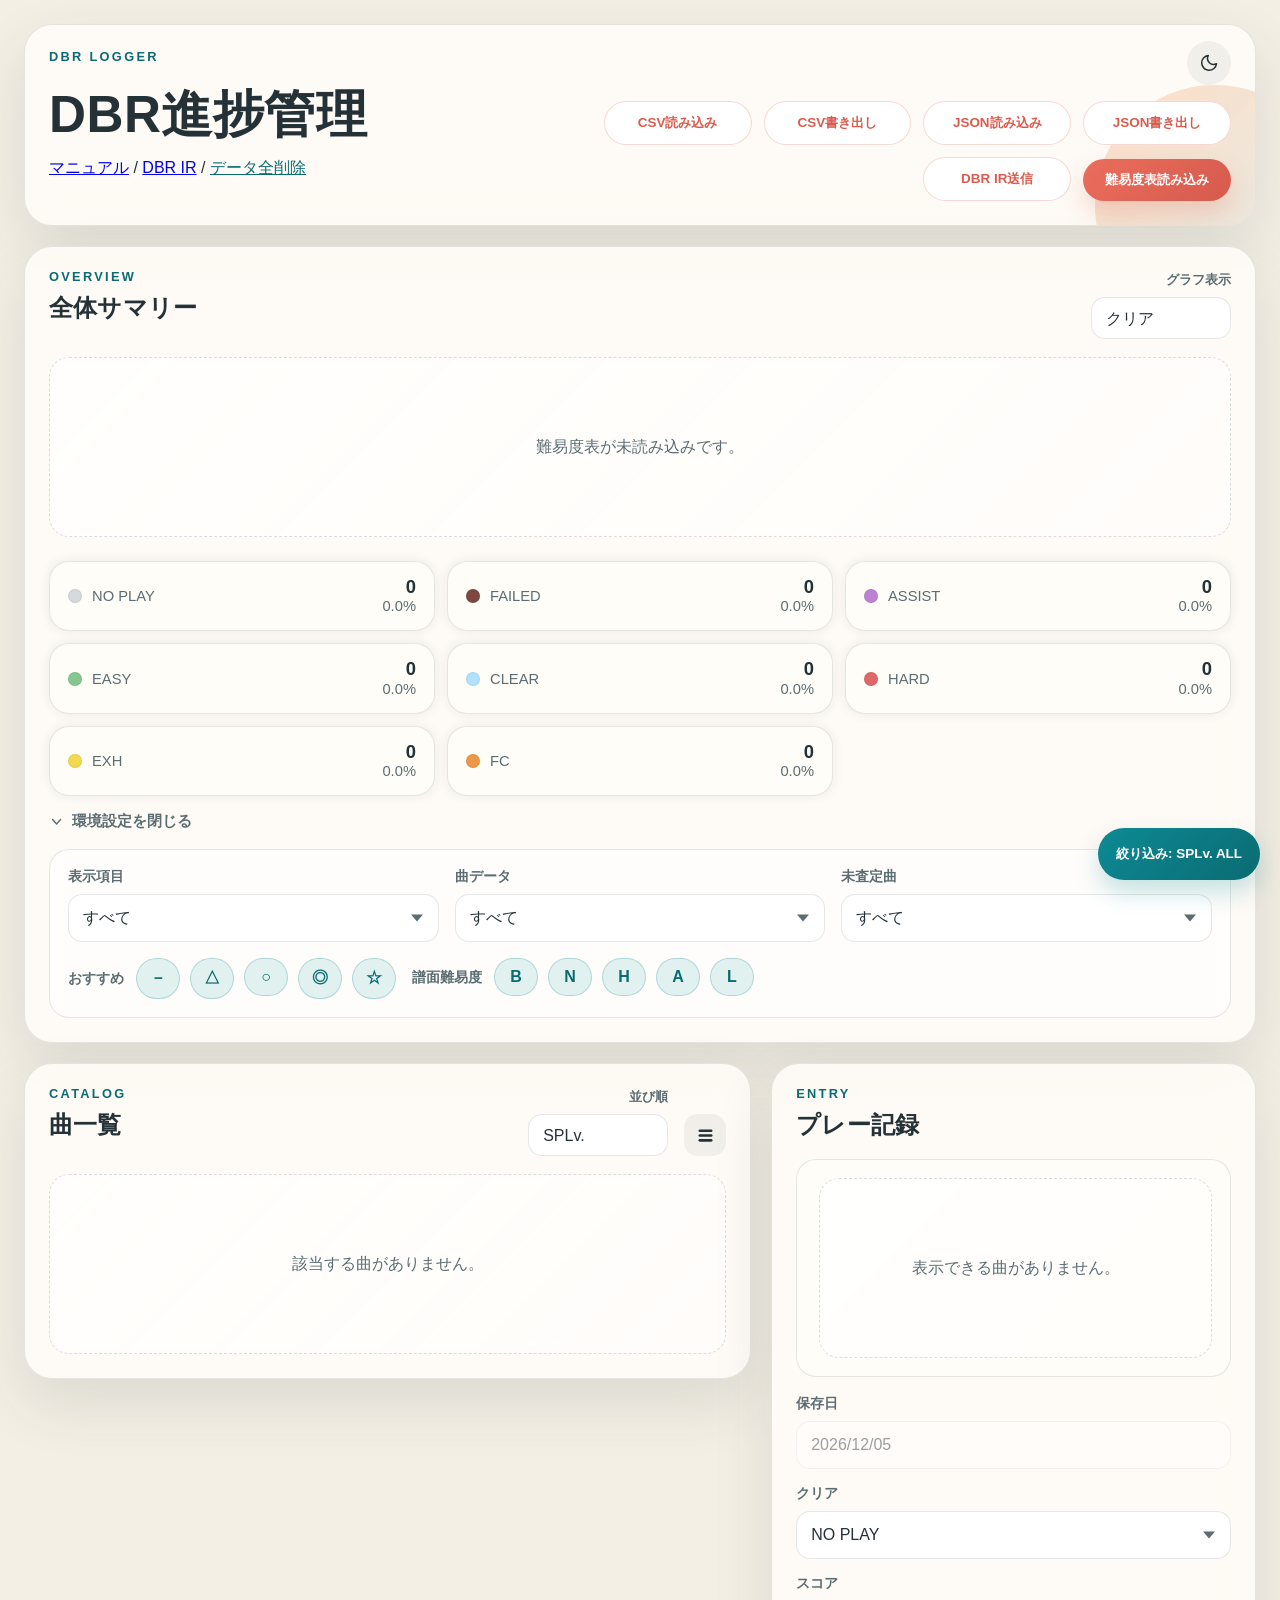
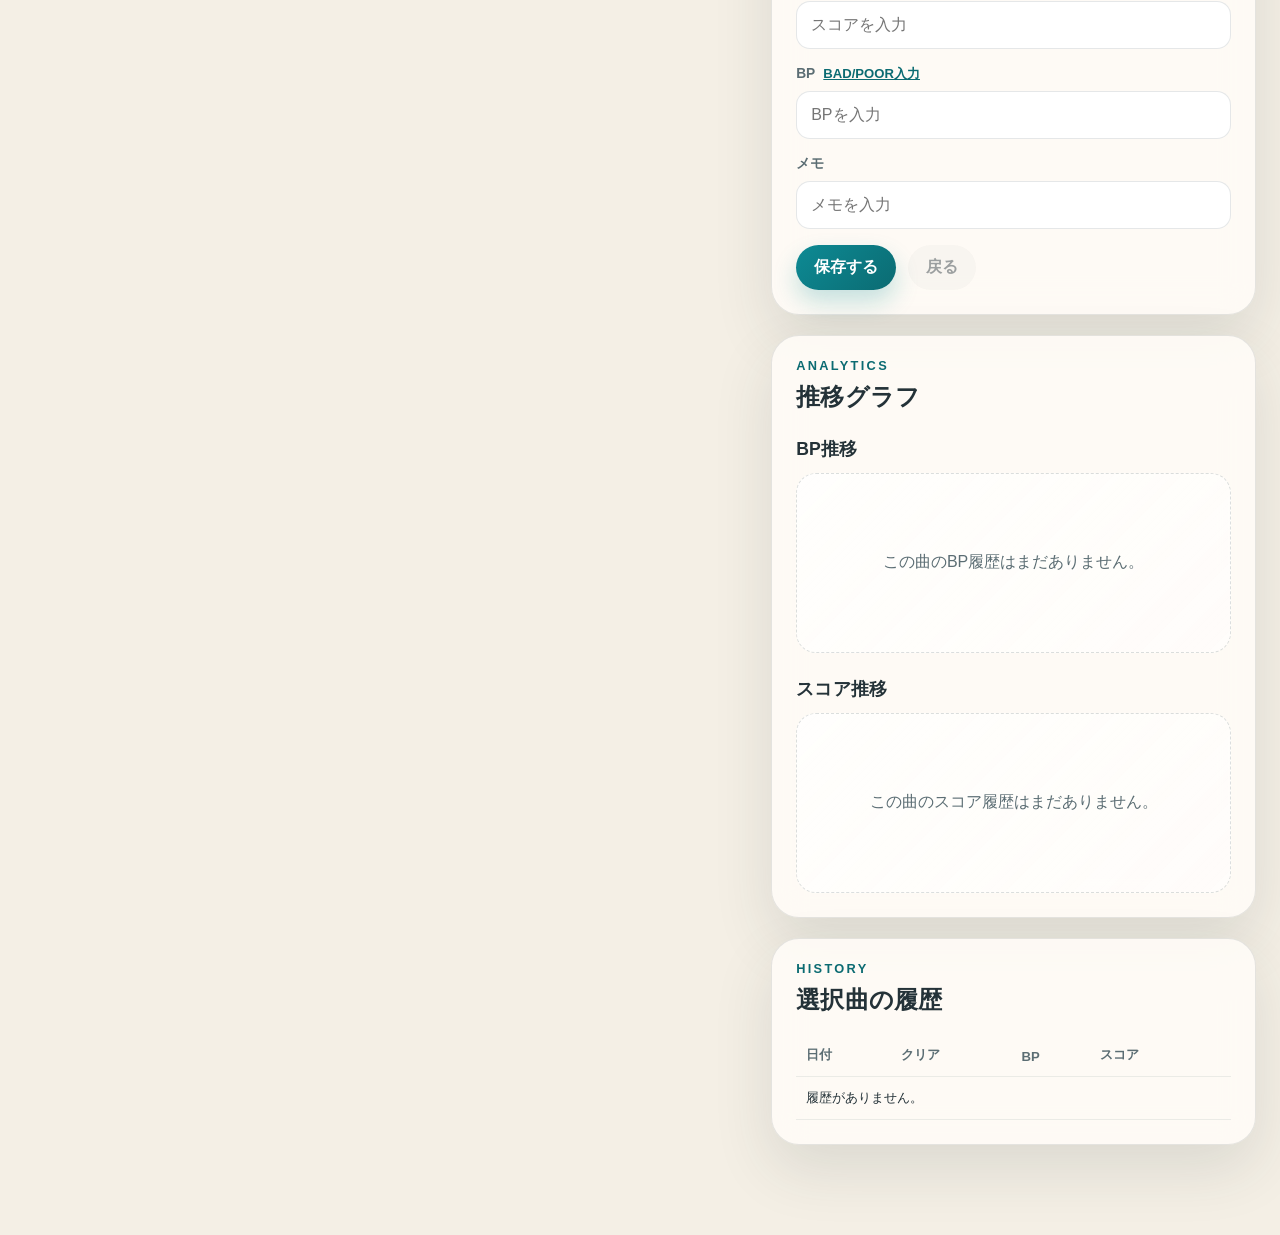
==== index.html @ dd9f362a "ランダムソートを追加" ====
<!DOCTYPE html>
<html lang="ja">
  <head>
    <meta charset="UTF-8" />
    <meta http-equiv="Cache-Control" content="no-cache, no-store, must-revalidate" />
    <meta http-equiv="Pragma" content="no-cache" />
    <meta http-equiv="Expires" content="0" />
    <meta name="viewport" content="width=device-width, initial-scale=1.0" />
    <title>DBR Logger</title>
    <link rel="icon" href="./favicon.svg" type="image/svg+xml" />
    <script>
      (function () {
        const KEY = "dbr-theme";
        try {
          const storedTheme = window.localStorage.getItem(KEY);
          if (storedTheme === "dark") {
            document.documentElement.dataset.theme = "dark";
          }
        } catch {
          // ignore
        }
      })();
    </script>
    <link rel="preconnect" href="https://fonts.googleapis.com" />
    <link rel="preconnect" href="https://fonts.gstatic.com" crossorigin />
    <link href="https://fonts.googleapis.com/css2?family=Noto+Sans:wght@400;700;800&family=Noto+Sans+JP:wght@400;700;800&display=swap" rel="stylesheet" />
    <link id="app-stylesheet" rel="stylesheet" href="./styles.css" />
  </head>
  <body>
    <div class="app-shell">
      <header class="hero panel panel-hero">
        <div>
          <p class="eyebrow">DBR Logger</p>
          <h1>DBR進捗管理</h1>
          <p class="hero-manual-link">
            <a href="./manual.html" target="_blank" rel="noopener noreferrer">マニュアル</a>
            <span aria-hidden="true"> / </span>
            <a href="https://dbr-difficulty.github.io/dbr_ir_upload.html" target="_blank" rel="noopener noreferrer">DBR IR</a>
            <span aria-hidden="true"> / </span>
            <button id="clear-all-button" class="hero-inline-link" type="button">データ全削除</button>
          </p>
        </div>
        <div class="hero-actions">
          <button id="theme-toggle-button" class="button button-tertiary theme-toggle-button" type="button" aria-label="ダークテーマに切り替え" aria-pressed="false" title="ダークテーマに切り替え">
            <span class="theme-toggle-icon" aria-hidden="true">
              <svg viewBox="0 0 24 24" focusable="false" aria-hidden="true">
                <path
                  d="M21 12.8A8.9 8.9 0 1 1 11.2 3a7.2 7.2 0 0 0 9.8 9.8Z"
                  fill="none"
                  stroke="currentColor"
                  stroke-linejoin="round"
                  stroke-width="1.8"
                ></path>
              </svg>
            </span>
          </button>
          <button id="csv-import-button" class="button button-secondary" type="button">CSV読み込み</button>
          <button id="csv-export-button" class="button button-secondary" type="button">CSV書き出し</button>
          <button id="import-button" class="button button-secondary" type="button">JSON読み込み</button>
          <button id="export-button" class="button button-secondary" type="button">JSON書き出し</button>
          <button id="send-json-to-ir-test" class="button button-secondary" type="button">DBR IR送信</button>
          <button id="difficulty-import-button" class="button button-secondary" type="button">難易度表読み込み</button>
          <input id="csv-import-file-input" type="file" accept="text/csv,.csv" hidden />
          <input id="import-file-input" type="file" accept="application/json,.json" hidden />
        </div>
      </header>
      <main class="layout">
        <section class="panel">
          <div class="panel-header catalog-header">
            <div class="section-heading-group">
              <div class="section-toggle-row">
                <p class="eyebrow">Overview</p>
              </div>
              <h2>全体サマリー</h2>
            </div>
            <label class="header-select">
              <span>グラフ表示</span>
              <select id="summary-display-select">
                <option value="clear">クリア</option>
                <option value="score">スコア</option>
              </select>
            </label>
          </div>
          <div id="summary-content" class="summary-content">
            <div id="summary-cards" class="summary-grid"></div>
            <button id="summary-filters-toggle" class="summary-filters-toggle" type="button" aria-expanded="true">
              <span class="summary-filters-toggle-icon" aria-hidden="true">
                <svg viewBox="0 0 20 20" focusable="false" aria-hidden="true">
                  <path d="M7.25 4.75L13.25 10L7.25 15.25" fill="none" stroke="currentColor" stroke-linecap="round" stroke-linejoin="round" stroke-width="1.8"></path>
                </svg>
              </span>
              <span class="summary-filters-toggle-label">環境設定を開く</span>
            </button>
            <div id="summary-filters-panel" class="filters-panel"></div>
          </div>
        </section>

        <section class="layout-two-column">
          <section class="panel">
            <div class="panel-header catalog-header">
              <div>
                <p class="eyebrow">Catalog</p>
                <h2>曲一覧</h2>
              </div>
              <label class="header-select">
                <span>並び順</span>
                <select id="catalog-sort-select">
                  <option value="title">曲名</option>
                  <option value="splv">SPLv.</option>
                  <option value="level">DBRLv.</option>
                  <option value="katate">片手Lv.</option>
                  <option value="clear">クリアランプ</option>
                  <option value="bestBp">最小BP</option>
                  <option value="latestBp">最新BP</option>
                  <option value="bestScore">最高スコア</option>
                  <option value="latestScore">最新スコア</option>
                  <option value="latest">最終プレー</option>
                  <option value="entryCount">プレー回数</option>
                  <option value="recommend">おすすめ</option>
                  <option value="memo">メモ</option>
                  <option value="random">ランダム</option>
                </select>
              </label>
              <button id="catalog-view-toggle" class="catalog-view-toggle" type="button" aria-label="曲一覧の表示形式を切り替え"></button>
            </div>
            <div id="catalog-meta" class="catalog-meta"></div>
            <div id="catalog-pagination-top" class="pagination-bar"></div>
            <div id="song-catalog" class="song-grid" aria-live="polite"></div>
            <div id="catalog-pagination-bottom" class="pagination-bar"></div>
          </section>

          <section class="stack">
            <section id="entry-panel" class="panel">
              <div class="panel-header">
                <div>
                  <p class="eyebrow">Entry</p>
                  <h2>プレー記録</h2>
                </div>
              </div>
              <div id="selected-song" class="selected-song-card"></div>

              <form id="record-form" class="record-form">
                <div class="form-row">
                  <div class="field">
                    <span>保存日</span>
                    <input id="record-date" type="text" disabled aria-label="保存日" />
                  </div>
                  <div class="field">
                    <span>クリア</span>
                    <div class="field-select entry-select-wrap">
                      <select id="lamp-input" aria-label="クリア"></select>
                    </div>
                  </div>
                </div>
                <div class="form-row entry-score-row">
                  <div class="field">
                    <span>スコア</span>
                    <input id="score-input" type="number" min="0" inputmode="numeric" aria-label="スコア" />
                  </div>
                  <div class="field entry-bp-field" data-bp-input-panel="bp">
                    <div class="field-title-row">
                      <span>BP</span>
                      <button class="entry-input-mode-link" type="button" data-bp-input-mode="split">BAD/POOR入力</button>
                    </div>
                    <input id="bp-input" type="number" min="0" inputmode="numeric" aria-label="BP" />
                  </div>
                  <div class="field entry-bp-field" data-bp-input-panel="split" hidden>
                    <div class="field-title-row">
                      <span>BAD / POOR</span>
                      <button class="entry-input-mode-link" type="button" data-bp-input-mode="bp">BP入力</button>
                    </div>
                    <div class="entry-bp-split-inputs">
                      <input id="bad-input" type="number" min="0" inputmode="numeric" aria-label="BAD" placeholder="BAD" />
                      <input id="poor-input" type="number" min="0" inputmode="numeric" aria-label="POOR" placeholder="POOR" />
                    </div>
                  </div>
                </div>
                <div class="field field-grow">
                  <span>メモ</span>
                  <input id="memo-input" type="text" maxlength="200" placeholder="メモを入力" aria-label="メモ" />
                </div>
                <div class="form-actions">
                  <div class="action-group">
                    <button class="button button-primary" type="submit">保存する</button>
                    <button id="back-to-card-button" class="button button-tertiary" type="button">戻る</button>
                  </div>
                </div>
              </form>
            </section>

            <section class="panel analytics-panel">
              <div class="panel-header">
                <div>
                  <p class="eyebrow">Analytics</p>
                  <h2>推移グラフ</h2>
                </div>
              </div>
              <section class="analytics-block">
                <div>
                  <h3>BP推移</h3>
                </div>
                <div id="chart-container" class="chart-container"></div>
              </section>
              <section class="analytics-block">
                <div>
                  <h3>スコア推移</h3>
                </div>
                <div id="score-chart-container" class="chart-container"></div>
              </section>
            </section>

            <section class="panel panel-history">
              <div class="panel-header">
                <div>
                  <p class="eyebrow">History</p>
                  <h2>選択曲の履歴</h2>
                </div>
              </div>
              <div class="table-wrap">
                <table class="history-table">
                  <thead>
                    <tr>
                      <th>日付</th>
                      <th>クリア</th>
                      <th>BP</th>
                      <th>スコア</th>
                      <th></th>  <!-- 削除列の空ヘッダー -->
                    </tr>
                  </thead>
                  <tbody id="history-body"></tbody>
                </table>
              </div>
            </section>

          </section>
        </section>
      </main>
    </div>
    <div id="floating-axis-filter" class="floating-axis-filter"></div>

    <script type="module">
      async function resolveBuildVersion() {
        try {
          const response = await fetch(`./version.json?ts=${Date.now()}`, { cache: "no-store" });
          if (!response.ok) {
            return "";
          }

          const payload = await response.json();
          return typeof payload?.build === "string" ? payload.build.trim() : "";
        } catch {
          return "";
        }
      }

      const buildVersion = await resolveBuildVersion();
      window.__DBR_BUILD_VERSION__ = buildVersion;

      if (buildVersion) {
        await import(`./src/main.js?v=${encodeURIComponent(buildVersion)}`);
      } else {
        await import("./src/main.js");
      }
    </script>
  </body>
</html>
---- styles.css ----
:root {
  color-scheme: light;
  --bg: #f4efe5;
  --bg-accent: radial-gradient(circle at top left, rgba(255, 184, 108, 0.22), transparent 38%),
    radial-gradient(circle at top right, rgba(65, 160, 168, 0.18), transparent 32%),
    linear-gradient(180deg, #fbf8f2 0%, #f4efe5 100%);
  --panel: rgba(255, 252, 247, 0.88);
  --panel-strong: #fffdf7;
  --border: rgba(71, 86, 95, 0.14);
  --text: #243238;
  --muted: #5b6d73;
  --accent: #0d8a94;
  --accent-strong: #0b6b72;
  --accent-soft: rgba(13, 138, 148, 0.12);
  --warm: #ff8a3d;
  --danger: #d95b4d;
  --lamp-no-play: #d7dadd;
  --lamp-failed: #7f4742;
  --lamp-assist: #bd82d4;
  --lamp-easy: #86c790;
  --lamp-clear: #b0e2ff;
  --lamp-hard: #e06767;
  --lamp-exh: #f2d94f;
  --lamp-fc: #ed9848;
  --shadow: 0 24px 60px rgba(43, 54, 61, 0.12);
  --radius-xl: 28px;
  --radius-lg: 20px;
  --radius-md: 14px;
  --radius-sm: 10px;
  --font-ui: "Avenir Next", "Hiragino Sans", "Yu Gothic UI", sans-serif;
  --font-heading: "Avenir Next Condensed", "Hiragino Sans", "Yu Gothic UI", sans-serif;
  --font-song: "Noto Sans", "Noto Sans JP", "Hiragino Sans", "Hiragino Kaku Gothic ProN", "Yu Gothic", "Yu Gothic UI", "Meiryo", "BIZ UDPGothic", "MS PGothic", sans-serif;
}

html[data-theme="dark"] {
  color-scheme: dark;
  --bg: #0f1417;
  --bg-accent: radial-gradient(circle at top left, rgba(83, 199, 207, 0.14), transparent 38%),
    radial-gradient(circle at top right, rgba(255, 177, 90, 0.12), transparent 34%),
    linear-gradient(180deg, #12191d 0%, #0f1417 100%);
  --panel: rgba(19, 25, 29, 0.9);
  --panel-strong: #161d22;
  --border: rgba(255, 255, 255, 0.11);
  --text: #eef5f7;
  --muted: #9aa8af;
  --accent: #53c7cf;
  --accent-strong: #8be0e6;
  --accent-soft: rgba(83, 199, 207, 0.14);
  --warm: #ffb15a;
  --danger: #ff8d7d;
  --lamp-no-play: #242a2e;
  --lamp-failed: #623834;
  --lamp-assist: #82508f;
  --lamp-easy: #6fb45f;
  --lamp-clear: #63bfdc;
  --lamp-hard: #d35f58;
  --lamp-exh: #eadf58;
  --lamp-fc: #f4f7f8;
  --shadow: 0 24px 60px rgba(0, 0, 0, 0.38);
}

* {
  box-sizing: border-box;
}

html,
body,
#app {
  margin: 0;
  min-height: 100%;
}

html {
  background: var(--bg);
}

body {
  background: var(--bg);
  color: var(--text);
  font-family: var(--font-ui);
}

html.search-focus-scroll-lock,
body.search-focus-scroll-lock {
  overflow: hidden;
  overscroll-behavior: none;
  touch-action: none;
}

button,
input,
select,
textarea {
  font: inherit;
}

a,
button,
label,
[role="button"] {
  cursor: pointer;
}

.app-shell {
  max-width: 1440px;
  margin: 0 auto;
  padding: 24px;
  display: grid;
  gap: 20px;
}

.layout,
.stack {
  display: grid;
  gap: 20px;
}

.stack {
  align-content: start;
  grid-auto-rows: max-content;
  min-width: 0;
}

.layout-two-column {
  display: grid;
  gap: 20px;
  grid-template-columns: minmax(0, 1.35fr) minmax(320px, 0.9fr);
  align-items: start;
}

.layout-two-column > * {
  min-width: 0;
}

.panel {
  background: var(--panel);
  border: 1px solid var(--border);
  border-radius: var(--radius-xl);
  box-shadow: var(--shadow);
  backdrop-filter: blur(16px);
  padding: 24px;
}

.hero {
  display: flex;
  align-items: flex-start;
  justify-content: space-between;
  gap: 24px;
  overflow: hidden;
  position: relative;
}

.hero::after {
  content: "";
  position: absolute;
  inset: auto -80px -100px auto;
  width: 240px;
  height: 240px;
  border-radius: 999px;
  background: linear-gradient(135deg, rgba(255, 138, 61, 0.26), rgba(13, 138, 148, 0.12));
}

.hero h1,
.panel h2 {
  margin: 0;
  font-family: var(--font-heading);
  letter-spacing: 0.01em;
}

.hero > div:first-child {
  flex: 1 1 auto;
  min-width: 0;
}

.hero h1 {
  font-size: clamp(2rem, 4vw, 3.4rem);
  line-height: 1.05;
  margin-top: 24px;
  white-space: nowrap;
}

.hero-copy,
.hero-note,
.chart-note,
.catalog-meta,
.form-note,
.status-banner,
.empty-state,
.field span,
th,
td {
  color: var(--muted);
}

.hero-copy {
  max-width: 54ch;
  margin: 12px 0 0;
  line-height: 1.6;
}

.hero-inline-link {
  appearance: none;
  background: transparent;
  border: 0;
  color: var(--accent-strong);
  font: inherit;
  padding: 0;
  text-decoration: underline;
}

.hero-actions {
  display: flex;
  flex-wrap: wrap;
  align-self: stretch;
  align-content: flex-end;
  align-items: flex-end;
  justify-content: flex-end;
  gap: 12px;
  padding-top: 52px;
  min-width: min(100%, 420px);
  z-index: 1;
}

.hero-actions .button {
  font-size: 0.84rem;
  white-space: nowrap;
  flex: 0 0 auto;
  min-width: 11em;
  justify-content: center;
}

.theme-toggle-button {
  position: absolute;
  top: 16px;
  right: 24px;
  align-items: center;
  display: inline-flex;
  justify-content: center;
  height: 44px;
  min-height: 44px !important;
  min-width: 44px !important;
  width: 44px !important;
  padding: 0 !important;
  border-radius: 999px;
  z-index: 2;
}

.theme-toggle-icon {
  display: inline-flex;
  align-items: center;
  justify-content: center;
  width: 20px;
  height: 20px;
  color: currentColor;
}

.theme-toggle-icon svg {
  display: block;
  width: 20px;
  height: 20px;
}

.hero-actions .button.is-busy {
  position: relative;
  overflow: hidden;
}

.hero-actions .button.is-busy::after {
  content: "";
  position: absolute;
  left: 0;
  bottom: 0;
  width: 42%;
  height: 3px;
  border-radius: 999px;
  background: linear-gradient(
    90deg,
    transparent,
    var(--warm),
    transparent
  );
  box-shadow: 0 0 12px var(--warm);
  opacity: 0.95;
  transform: translateX(-120%);
  animation: button-warm-sweep 1.15s ease-in-out infinite;
  pointer-events: none;
}

@keyframes button-warm-sweep {
  0% {
    transform: translateX(-120%);
  }

  100% {
    transform: translateX(260%);
  }
}

.hero-note,
.form-note,
.chart-note,
.catalog-meta,
.status-banner {
  font-size: 0.92rem;
}

.eyebrow {
  margin: 0 0 8px;
  color: var(--accent-strong);
  font-size: 0.8rem;
  font-weight: 700;
  letter-spacing: 0.18em;
  text-transform: uppercase;
}

.panel-header {
  display: flex;
  align-items: flex-start;
  justify-content: space-between;
  gap: 16px;
  margin-bottom: 18px;
}

.panel-header > div:first-child {
  display: grid;
  gap: 8px;
}

.panel-header .eyebrow {
  line-height: 1;
  margin: 0;
}

.catalog-header {
  align-items: flex-end;
  justify-content: flex-end;
}

.catalog-header > div:first-child {
  align-self: flex-start;
  margin-right: auto;
}

.header-select {
  display: grid;
  gap: 8px;
  justify-items: end;
  min-width: 140px;
}

.header-select span {
  color: var(--muted);
  font-size: 0.82rem;
  font-weight: 700;
}

.header-select select {
  min-height: 42px;
  min-width: 140px;
  border: 1px solid var(--border);
  border-radius: var(--radius-md);
  background: white;
  color: var(--text);
  padding: 0 14px 0 14px;
  appearance: none;
  -webkit-appearance: none;
  -moz-appearance: none;
}

.catalog-view-toggle {
  align-items: center;
  align-self: flex-end;
  background: rgba(36, 50, 56, 0.06);
  border: 1px solid transparent;
  border-radius: var(--radius-md);
  color: var(--text);
  display: inline-flex;
  flex: 0 0 auto;
  height: 42px;
  justify-content: center;
  padding: 0;
  transition: background 160ms ease, border-color 160ms ease, transform 160ms ease;
  width: 42px;
}

.catalog-view-toggle svg {
  fill: currentColor;
  height: 21px;
  width: 21px;
}

@media (hover: hover) {
  .catalog-view-toggle:hover {
    background: rgba(13, 138, 148, 0.12);
    border-color: rgba(13, 138, 148, 0.18);
    transform: translateY(-1px);
  }
}

.catalog-view-toggle:focus-visible {
  outline: 3px solid rgba(13, 138, 148, 0.2);
  outline-offset: 2px;
}

.analytics-panel {
  display: grid;
  gap: 24px;
}

.analytics-panel .panel-header {
  margin-bottom: 0;
}

.analytics-block {
  display: grid;
  gap: 12px;
}

.analytics-block h3 {
  margin: 0;
  color: var(--text);
  font-family: var(--font-heading);
  font-size: 1.1rem;
  letter-spacing: 0.01em;
}

.button {
  border: none;
  border-radius: 999px;
  padding: 12px 18px;
  transition:
    transform 120ms ease,
    opacity 160ms ease,
    box-shadow 120ms ease,
    filter 120ms ease;
}

@media (hover: hover) and (pointer: fine) {
  .button:hover {
    transform: translateY(-1px);
  }

  .button:active {
    transform: translateY(1px) scale(0.985);
    filter: brightness(0.98);
  }

  .button-primary:active {
    box-shadow: 0 6px 14px rgba(13, 138, 148, 0.18);
  }

  .button-secondary:active,
  .button-tertiary:active,
  .button-danger:active {
    box-shadow: 0 4px 10px rgba(43, 54, 61, 0.08);
  }
}

.button-primary {
  background: linear-gradient(135deg, var(--accent), var(--accent-strong));
  box-shadow: 0 12px 24px rgba(13, 138, 148, 0.24);
  color: white;
  font-weight: 700;
}

.proposal-submit-btn.button-primary {
  background: linear-gradient(135deg, #eb6d5c, #d65b4d);
  box-shadow: 0 12px 24px rgba(214, 91, 77, 0.22);
  color: white;
}

#difficulty-import-button.button-primary {
  background: linear-gradient(135deg, #eb6d5c, #d65b4d);
  box-shadow: 0 12px 24px rgba(214, 91, 77, 0.22);
  color: white;
}

.button-secondary {
  background: white;
  border: 1px solid rgba(217, 91, 77, 0.24);
  color: var(--danger);
  font-weight: 700;
}

.button-tertiary {
  background: rgba(36, 50, 56, 0.06);
  color: var(--text);
  font-weight: 700;
}

html[data-theme="dark"] .button-primary {
  background: linear-gradient(135deg, #3d696f, #314c50);
  box-shadow: 0 10px 20px rgba(0, 0, 0, 0.18);
}

html[data-theme="dark"] .proposal-submit-btn.button-primary {
  background: linear-gradient(135deg, #d98a3d, #b56424);
  box-shadow: 0 10px 20px rgba(0, 0, 0, 0.22);
  color: #fff8ef;
}

html[data-theme="dark"] #difficulty-import-button.button-primary {
  background: linear-gradient(135deg, #d98a3d, #b56424);
  box-shadow: 0 10px 20px rgba(0, 0, 0, 0.22);
  color: #fff8ef;
}

html[data-theme="light"] .hero-actions .button.button-primary.is-busy::after,
html[data-theme="light"] .proposal-submit-btn.button-primary.is-busy::after {
  background: linear-gradient(
    90deg,
    transparent,
    rgba(255, 206, 146, 0.98),
    transparent
  );
  box-shadow: 0 0 12px rgba(255, 206, 146, 0.88);
}

html[data-theme="dark"] .hero-actions .button.is-busy::after {
  background: linear-gradient(
    90deg,
    transparent,
    rgba(255, 220, 166, 0.98),
    transparent
  );
  box-shadow: 0 0 12px rgba(255, 220, 166, 0.7);
}

html[data-theme="dark"] .hero-actions .button.button-primary.is-busy::after,
html[data-theme="dark"] .proposal-submit-btn.button-primary.is-busy::after {
  background: linear-gradient(
    90deg,
    transparent,
    rgba(255, 220, 166, 0.98),
    transparent
  );
  box-shadow: 0 0 12px rgba(255, 220, 166, 0.7);
}

html[data-theme="dark"] .summary-filters-toggle {
  color: var(--muted);
}

html[data-theme="dark"] .summary-filters-toggle:hover {
  color: #d5dde0;
}

.button-danger {
  background: rgba(217, 91, 77, 0.12);
  border: 1px solid rgba(217, 91, 77, 0.22);
  color: var(--danger);
  font-weight: 700;
}

.button:disabled {
  cursor: default;
  opacity: 0.45;
  transform: none;
}

.summary-grid {
  display: block;
}

.section-heading-group {
  display: grid;
  gap: 8px;
}

.section-toggle-row {
  align-items: center;
  display: inline-flex;
  gap: 6px;
  margin: 0;
}

.section-toggle-row .eyebrow {
  margin: 0;
  line-height: 1;
}

.summary-filters-toggle-icon svg {
  display: block;
  width: 100%;
  height: 100%;
}

.summary-content {
  display: grid;
  gap: 0;
}

.summary-filters-toggle {
  align-items: center;
  background: transparent;
  border: none;
  color: var(--muted);
  cursor: pointer;
  display: inline-flex;
  gap: 8px;
  margin-top: 16px;
  padding: 0;
  text-align: left;
}

.summary-filters-toggle:hover {
  color: var(--text);
}

.summary-filters-toggle:focus-visible {
  outline: 3px solid rgba(13, 138, 148, 0.2);
  outline-offset: 4px;
}

.summary-filters-toggle-icon {
  display: inline-flex;
  align-items: center;
  justify-content: center;
  width: 0.95em;
  height: 0.95em;
  transform-origin: 50% 50%;
  transition: transform 160ms ease;
}

.summary-filters-toggle[aria-expanded="true"] .summary-filters-toggle-icon {
  transform: rotate(90deg);
}

.summary-filters-toggle-label {
  font-size: 0.92rem;
  font-weight: 700;
}

.filters-panel {
  background: rgba(255, 255, 255, 0.52);
  border: 1px solid var(--border);
  border-radius: var(--radius-lg);
  display: grid;
  gap: 16px;
  margin-top: 18px;
  padding: 18px;
}

.filters-panel.is-collapsed {
  display: none;
}

.filters-grid {
  display: grid;
  gap: 16px;
  grid-template-columns: 1fr;
  justify-content: stretch;
}

.range-pair {
  display: grid;
  gap: 10px;
  grid-template-columns: repeat(2, minmax(0, 1fr));
}

.slider-pair {
  display: grid;
  gap: 8px;
}

.filter-slider {
  -webkit-appearance: none;
  appearance: none;
  --slider-fill: 0%;
  background: transparent;
  cursor: pointer;
  height: 22px;
  margin: 0;
  padding: 0;
  width: 100%;
}

.filter-slider:focus {
  outline: none;
}

.filter-slider::-webkit-slider-runnable-track {
  background: linear-gradient(
    to right,
    var(--accent) 0,
    var(--accent) var(--slider-fill),
    rgba(36, 50, 56, 0.14) var(--slider-fill),
    rgba(36, 50, 56, 0.14) 100%
  );
  border-radius: 999px;
  height: 6px;
}

.filter-slider::-webkit-slider-thumb {
  -webkit-appearance: none;
  appearance: none;
  background: #0d8a94;
  border: 2px solid #fffdf7;
  border-radius: 999px;
  box-shadow: 0 3px 8px rgba(13, 138, 148, 0.24);
  height: 18px;
  margin-top: -6px;
  width: 18px;
}

.filter-slider::-moz-range-track {
  background: rgba(36, 50, 56, 0.14);
  border: none;
  border-radius: 999px;
  height: 6px;
}

.filter-slider::-moz-range-progress {
  background: var(--accent);
  border-radius: 999px;
  height: 6px;
}

.filter-slider::-moz-range-thumb {
  background: #0d8a94;
  border: 2px solid #fffdf7;
  border-radius: 999px;
  box-shadow: 0 3px 8px rgba(13, 138, 148, 0.24);
  height: 18px;
  width: 18px;
}

.filters-footer {
  align-items: flex-start;
  display: flex;
  flex-wrap: wrap;
  gap: 16px;
  justify-content: flex-start;
}

.recommend-group {
  display: flex;
  align-items: center;
  flex: 0 1 auto;
  gap: 12px;
  flex-wrap: wrap;
}

.recommend-group.is-disabled {
  opacity: 0.5;
}

.chart-difficulty-group {
  flex: 0 1 auto;
}

.recommend-label {
  color: var(--muted);
  font-size: 0.9rem;
  font-weight: 700;
}

.recommend-options {
  display: flex;
  flex-wrap: wrap;
  gap: 10px;
}

.recommend-chip {
  cursor: pointer;
  position: relative;
}

.recommend-chip input {
  inset: 0;
  opacity: 0;
  position: absolute;
}

.recommend-chip span {
  background: white;
  border: 1px solid var(--border);
  border-radius: 999px;
  color: var(--muted);
  display: inline-flex;
  min-width: 44px;
  justify-content: center;
  padding: 9px 12px;
}

.recommend-chip input:checked + span {
  background: var(--accent-soft);
  border-color: rgba(13, 138, 148, 0.25);
  color: var(--accent-strong);
  font-weight: 700;
}

.filters-meta {
  align-items: center;
  color: var(--muted);
  display: flex;
  flex: 0 1 auto;
  flex-wrap: wrap;
  gap: 12px;
  font-size: 0.92rem;
  justify-content: flex-end;
  margin-left: auto;
}

.inline-checkbox {
  align-items: center;
  display: inline-flex;
  gap: 8px;
}

.inline-checkbox span {
  color: var(--muted);
}

.pagination-bar {
  margin-top: 14px;
  margin-bottom: 14px;
  min-width: 0;
}

.pagination-bar:empty {
  display: none;
}

.pagination-controls {
  align-items: center;
  display: flex;
  flex-wrap: wrap;
  gap: 10px;
  justify-content: flex-end;
  min-width: 0;
}

.pagination-label {
  color: var(--muted);
  font-size: 0.92rem;
}

.summary-panel {
  display: grid;
  gap: 24px;
  grid-template-columns: 1fr;
  align-items: start;
  overflow-anchor: none;
}

.summary-chart-wrap {
  display: grid;
  gap: 14px;
  min-width: 0;
  width: 100%;
}

.summary-chart-heading {
  align-items: baseline;
  display: flex;
  gap: 10px;
  justify-content: space-between;
}

.summary-chart-heading span {
  color: var(--muted);
  font-size: 0.92rem;
  font-weight: 700;
}

.summary-chart-heading strong {
  color: var(--text);
  font-size: 1.05rem;
}

.summary-band-chart {
  --summary-band-row-gap: 8px;
  --summary-band-row-height: 20px;
  --summary-band-visible-rows: 14;
  display: grid;
  gap: var(--summary-band-row-gap);
}

.summary-band-chart.is-scrollable {
  max-height: calc(
    (var(--summary-band-visible-rows) * var(--summary-band-row-height))
    + ((var(--summary-band-visible-rows) - 1) * var(--summary-band-row-gap))
  );
  overflow-y: auto;
  padding-right: 5px;
}

.summary-band-row {
  align-items: center;
  display: grid;
  gap: 12px;
  grid-template-columns: 64px minmax(0, 1fr) 36px;
  height: var(--summary-band-row-height);
}

.summary-band-label,
.summary-band-total {
  color: var(--muted);
  font-size: 0.9rem;
  font-weight: 700;
}

.summary-band-total {
  color: var(--text);
  text-align: right;
}

.summary-band-track {
  background: rgba(36, 50, 56, 0.08);
  border-radius: 999px;
  height: 16px;
  display: flex;
  overflow: hidden;
  position: relative;
}

.summary-band-segment {
  display: block;
  min-width: 0;
}

.summary-chart-empty {
  min-height: 140px;
}

.summary-legend {
  display: grid;
  gap: 12px;
  grid-template-columns: repeat(3, minmax(0, 1fr));
}

.summary-lamp-item {
  background: var(--panel-strong);
  border: 1px solid var(--border);
  border-radius: var(--radius-lg);
  display: flex;
  align-items: center;
  justify-content: space-between;
  gap: 12px;
  padding: 16px 18px;
  width: 100%;
  text-align: left;
  transition: transform 160ms ease, box-shadow 160ms ease, opacity 160ms ease, border-color 160ms ease;
  touch-action: pan-y;
  user-select: none;
  -webkit-user-select: none;
  -webkit-touch-callout: none;
}

.summary-lamp-item.is-active {
  box-shadow: 0 0 12px rgba(43, 54, 61, 0.08);
}

.summary-lamp-item.is-inactive {
  opacity: 0.48;
}

.summary-lamp-item:disabled {
  cursor: default;
  opacity: 0.45;
  transform: none;
  box-shadow: none;
}

@media (hover: hover) {
  .summary-lamp-item:not(:disabled):hover {
    transform: translateY(-1px);
  }
}

@media (hover: none) {
  .summary-lamp-item:not(:disabled):hover {
    transform: none;
  }
}

.summary-lamp-item:focus-visible {
  outline: 3px solid rgba(13, 138, 148, 0.2);
  outline-offset: 2px;
}

.summary-lamp-main,
.summary-lamp-values {
  align-items: center;
  display: flex;
  gap: 10px;
}

.summary-lamp-values {
  flex-direction: column;
  align-items: flex-end;
  gap: 2px;
}

.summary-lamp-dot {
  border-radius: 999px;
  box-shadow: inset 0 0 0 1px rgba(36, 50, 56, 0.08);
  display: inline-block;
  flex: 0 0 auto;
  height: 14px;
  width: 14px;
}

.summary-lamp-label,
.summary-lamp-values span {
  color: var(--muted);
  font-size: 0.92rem;
}

.summary-lamp-values strong {
  color: var(--text);
  font-size: 1.15rem;
  line-height: 1;
}

.song-grid {
  display: grid;
  grid-template-columns: repeat(auto-fill, minmax(min(260px, 100%), 1fr));
  gap: 14px;
}

.song-grid.is-list-view {
  grid-template-columns: 1fr;
  gap: 8px;
}

.song-grid > .empty-state {
  grid-column: 1 / -1;
  width: 100%;
}

.song-card,
.selected-song-card {
  background: var(--panel-strong);
  border: 1px solid var(--border);
  border-radius: var(--radius-lg);
  overflow: hidden;
  position: relative;
}

.song-card::before,
.selected-song-card::before {
  background: var(--card-lamp-color, transparent);
  content: "";
  inset: 0 auto 0 0;
  pointer-events: none;
  position: absolute;
  width: 7px;
  z-index: 0;
}

.song-card > *,
.selected-song-card > * {
  position: relative;
  z-index: 1;
}

.song-card {
  padding: 16px 16px 16px 21px;
  text-align: left;
  transition: transform 180ms ease, box-shadow 180ms ease, border-color 180ms ease;
}

.song-grid.is-list-view .song-card {
  align-content: center;
  display: grid;
  gap: 4px;
  min-width: 0;
  min-height: 76px;
  padding: 0 12px 4px 14px;
}

.song-grid.is-list-view .song-card-title {
  align-items: center;
  display: flex;
  gap: 8px;
  margin: 0;
  min-width: 0;
  overflow: auto hidden;
  -webkit-overflow-scrolling: touch;
  white-space: nowrap;
}

.song-grid.is-list-view .song-card-note {
  align-items: baseline;
  display: flex;
  gap: 0.75em;
  line-height: 1.35;
  margin: 0;
  padding-left: 2px;
  min-width: 0;
  overflow: auto hidden;
  -webkit-overflow-scrolling: touch;
  white-space: nowrap;
}

.song-grid.is-list-view .song-card-note > span {
  display: inline-block;
  line-height: 1.35;
}

.song-grid.is-list-view .song-card-title,
.song-grid.is-list-view .song-card-note {
  scrollbar-width: none;
}

.song-grid.is-list-view .song-card-title::-webkit-scrollbar,
.song-grid.is-list-view .song-card-note::-webkit-scrollbar {
  display: none;
}

.song-card-list-title-tags {
  align-items: center;
  display: inline-flex;
  flex: 0 0 auto;
  gap: 6px;
}

.song-card-list-title-tags .pill {
  font-family: var(--font-ui);
}

.song-card-list-meta-text {
  flex: 0 0 auto;
  white-space: nowrap;
}

.song-card-list-title-text {
  flex: 1 1 auto;
  min-width: 0;
}

.song-grid.is-list-view .song-card-meta {
  min-width: 0;
  overflow: auto hidden;
  -webkit-overflow-scrolling: touch;
}

.song-grid.is-list-view .song-card-meta-row {
  flex-wrap: nowrap;
  gap: 6px;
  min-width: max-content;
}

.song-grid.is-list-view .song-card-meta-row .pill {
  white-space: nowrap;
}

@media (hover: hover) {
  .song-card:hover {
    transform: translateY(-2px);
    box-shadow: 0 2px 32px rgba(43, 54, 61, 0.12);
  }
}

.song-card.is-selected {
  border-color: rgba(13, 138, 148, 0.32);
  box-shadow: 0 0 32px rgba(13, 138, 148, 0.18);
}

.song-card.is-deleted-record {
  opacity: 0.52;
}

.song-card-title {
  margin: 14px 0 12px;
  color: var(--text);
  font-family: var(--font-song);
  font-size: 1rem;
  font-weight: 800;
  line-height: 1.35;
  overflow-wrap: anywhere;
  word-break: break-word;
}

.song-card-note {
  margin: -6px 0 12px;
  color: var(--muted);
  font-size: 0.78rem;
  line-height: 1.35;
  overflow: hidden;
  text-overflow: ellipsis;
  white-space: nowrap;
}

.selected-song-eyebrow {
  padding-bottom: 12px;
}

.selected-song-note {
  color: var(--muted);
  font-size: 0.78rem;
  line-height: 1.35;
  overflow: hidden;
  text-overflow: ellipsis;
  white-space: nowrap;
}

.song-card-meta,
.selected-song-meta {
  display: grid;
  gap: 8px;
  min-width: 0;
  max-width: 100%;
}

.song-card-meta-row,
.selected-song-meta-row {
  display: flex;
  flex-wrap: wrap;
  gap: 8px;
  min-width: 0;
  max-width: 100%;
}

.pill {
  border-radius: 999px;
  display: inline-flex;
  align-items: center;
  gap: 6px;
  padding: 6px 10px;
  font-size: 0.82rem;
  font-weight: 700;
}

.pill-level {
  background: rgba(255, 138, 61, 0.14);
  color: #a25722;
}

.pill-lamp {
  background: rgba(13, 138, 148, 0.14);
  color: var(--accent-strong);
}

.pill-neutral {
  background: rgba(36, 50, 56, 0.08);
  color: var(--muted);
}

.pill-splv {
  background: rgba(13, 138, 148, 0.12);
  color: var(--accent-strong);
}

.selected-song-card {
  padding: 18px 18px 18px 22px;
  margin-bottom: 18px;
}

.selected-song-card h3 {
  margin: 10px 0 12px;
  font-family: var(--font-song);
  font-size: 1.3rem;
  font-weight: 800;
  line-height: 1.35;
  overflow-wrap: anywhere;
  word-break: break-word;
}

.selected-song-card p {
  margin: 0;
}

.selected-song-card .selected-song-note {
  margin: -2px 0 12px;
}

.proposal-area {
  border-top: 1px solid var(--border);
  display: grid;
  gap: 14px;
  margin-top: 16px;
  padding-top: 12px;
}

.proposal-form-container {
  display: grid;
  gap: 8px;
}

.proposal-form-container:empty {
  display: none;
}

.proposal-open-actions {
  display: inline-flex;
  width: auto;
  align-self: flex-start;
  justify-content: flex-start;
}

.proposal-warning {
  color: var(--muted);
  font-size: 0.875rem;
  line-height: 1.65;
  margin: 0;
}

.proposal-link {
  color: var(--accent-strong);
  font-weight: 700;
  text-decoration: underline;
  text-underline-offset: 2px;
}

.proposal-form {
  background: #f5f5f5;
  border: 1px solid var(--border);
  border-radius: var(--radius-lg);
  display: grid;
  gap: 8px;
  padding: 16px 18px;
}

.proposal-form-title {
  color: var(--text);
  font-size: 0.96rem;
  font-weight: 800;
  letter-spacing: 0.02em;
}

.proposal-divider {
  border: 0;
  border-top: 1px solid rgba(71, 86, 95, 0.12);
  margin: 0;
  width: 100%;
}

.proposal-form-body {
  display: grid;
  gap: 10px;
}

.proposal-field {
  display: grid;
  gap: 8px;
}

.proposal-current {
  color: var(--muted);
  font-size: 0.92rem;
}

.proposal-current strong {
  color: var(--text);
}

.proposal-inline-label,
.proposal-stack-label {
  color: var(--text);
  display: flex;
  flex-wrap: wrap;
  gap: 6px;
  line-height: 1.5;
}

.proposal-stack-label {
  display: grid;
}

.proposal-input,
.proposal-select,
.proposal-textarea {
  border: 1px solid var(--border);
  border-radius: var(--radius-md);
  background: white;
  color: var(--text);
  font: inherit;
}

.proposal-input,
.proposal-select {
  min-height: 44px;
  padding: 0 12px;
}

.proposal-input-level {
  inline-size: 5ch;
}

.proposal-select {
  min-width: 11em;
}

.proposal-textarea {
  min-height: 96px;
  padding: 12px;
  resize: none;
  overflow: hidden;
  width: 100%;
}

.proposal-note {
  color: var(--muted);
  font-size: 0.78rem;
  line-height: 1.5;
  margin: 0;
}

.proposal-form-actions {
  justify-content: flex-start;
  margin-top: 4px;
  margin-bottom: 0;
}

.proposal-status {
  color: var(--muted);
  font-size: 0.875rem;
  line-height: 1.5;
  margin-top: 4px;
  min-height: 0;
}

.proposal-status:empty {
  display: none;
}

.proposal-action-btn {
  display: inline-flex;
  flex: 0 0 auto;
  width: fit-content;
  min-width: 0;
}

.proposal-input-level {
  width: 21ch;
  min-width: 21ch;
}

.proposal-select-wrap {
  width: fit-content;
}

.proposal-select-wrap.field-select::after {
  top: 50%;
  transform: translateY(-50%);
}

.overview-select-wrap,
.entry-select-wrap,
.quickfilter-select-wrap {
  width: 100%;
}

.overview-select-wrap select,
.entry-select-wrap select,
.quickfilter-select-wrap select {
  width: 100%;
}

.overview-select-wrap.field-select::after,
.entry-select-wrap.field-select::after,
.quickfilter-select-wrap.field-select::after {
  top: 50%;
  transform: translateY(-50%);
}

.proposal-cancel-btn {
  background: rgba(36, 50, 56, 0.06);
  border: none;
  color: var(--text);
  box-shadow: none;
}

.proposal-success {
  background: #f5f5f5;
  border: 1px solid var(--border);
  border-radius: var(--radius-lg);
  display: grid;
  gap: 8px;
  padding: 16px 18px;
}

.proposal-success-title,
.proposal-success-body {
  margin: 0;
}

.proposal-success-title {
  color: var(--text);
  font-size: 0.98rem;
  font-weight: 800;
}

.proposal-success-body {
  color: var(--muted);
  font-size: 0.875rem;
  line-height: 1.6;
}

.proposal-success-body a {
  color: var(--accent-strong);
  font-weight: 700;
  text-decoration: underline;
  text-underline-offset: 2px;
}

.record-form {
  display: grid;
  gap: 16px;
}

.form-row {
  display: grid;
  gap: 16px;
  grid-template-columns: repeat(auto-fit, minmax(220px, 1fr));
}

.entry-score-row {
  grid-template-columns: repeat(auto-fit, minmax(18em, 1fr));
}

.entry-score-row #bp-input,
.entry-score-row #bad-input,
.entry-score-row #poor-input,
.entry-score-row #score-input {
  min-width: 0;
  width: 100%;
}

.entry-bp-split-inputs {
  display: grid;
  gap: 8px;
  grid-template-columns: repeat(2, minmax(0, 1fr));
}

.entry-input-mode-link {
  appearance: none;
  background: transparent;
  border: 0;
  color: var(--accent-strong);
  cursor: pointer;
  font: inherit;
  font-size: 0.82rem;
  font-weight: 700;
  padding: 0;
  text-decoration: underline;
}

.entry-input-mode-link:hover {
  color: var(--accent);
}

.field {
  display: grid;
  gap: 8px;
}

.field[hidden] {
  display: none;
}

.field-grow {
  grid-column: 1 / -1;
}

.field span {
  font-size: 0.86rem;
  font-weight: 700;
}

.field-title-row {
  display: flex;
  align-items: baseline;
  justify-content: flex-start;
  gap: 8px;
}

.field-title-checkbox {
  margin: 0;
  margin-top: 1px;
}

.field input,
.field select {
  height: 48px;
  min-height: 48px;
  border: 1px solid var(--border);
  border-radius: var(--radius-md);
  background: white;
  color: var(--text);
  line-height: 46px;
  padding: 0 14px;
}

.field .field-title-checkbox {
  appearance: auto;
  -webkit-appearance: checkbox;
  min-height: 0;
  width: 18px;
  height: 18px;
  padding: 0;
  border: none;
  border-radius: 0;
  background: transparent;
  flex: 0 0 auto;
  align-self: flex-start;
}

.field input:disabled,
.field select:disabled,
.filter-slider:disabled {
  cursor: default;
  opacity: 0.45;
}

.field-select {
  position: relative;
}

.field-select::after {
  border-left: 6px solid transparent;
  border-right: 6px solid transparent;
  border-top: 7px solid var(--muted);
  content: "";
  pointer-events: none;
  position: absolute;
  right: 16px;
  top: 54px;
}

.field-select select {
  appearance: none;
  -webkit-appearance: none;
  -moz-appearance: none;
  padding-right: 42px;
}

.field-stack {
  display: grid;
  gap: 16px;
  grid-template-columns: repeat(auto-fit, minmax(180px, 1fr));
}

.floating-axis-filter {
  backface-visibility: hidden;
  bottom: 20px;
  display: grid;
  gap: 12px;
  pointer-events: none;
  position: fixed;
  right: 20px;
  transform: translateZ(0);
  width: min(360px, calc(100vw - 32px));
  z-index: 30;
}

.floating-axis-filter > * {
  pointer-events: auto;
}

.floating-filter-actions {
  display: grid;
  /* gap: 10px; */
  grid-template-columns: minmax(0, 1fr) auto;
  pointer-events: none;
}

.floating-filter-actions:has(.floating-filter-clear) {
  gap: 10px;
}

.floating-filter-actions > * {
  pointer-events: auto;
}

.floating-filter-toggle {
  font-size: 0.84rem;
  justify-self: end;
  min-height: 52px;
  padding-inline: 18px;
  pointer-events: auto;
  touch-action: none;
}

/* フローティング要素をhoverで不透明化する機能 */
/* .floating-axis-filter.is-at-bottom .floating-filter-toggle,
.floating-axis-filter.is-at-bottom .floating-filter-clear {
  opacity: 0.5;
}

.floating-axis-filter.is-at-bottom .floating-filter-toggle:hover,
.floating-axis-filter.is-at-bottom .floating-filter-toggle:focus-visible,
.floating-axis-filter.is-at-bottom .floating-filter-clear:hover,
.floating-axis-filter.is-at-bottom .floating-filter-clear:focus-visible {
  opacity: 1;
} */

.floating-filter-clear {
  font-size: 0.84rem;
  min-height: 52px;
}

.floating-filter-panel {
  backface-visibility: hidden;
  background: rgba(255, 252, 247, 0.96);
  border: 1px solid var(--border);
  border-radius: var(--radius-xl);
  box-shadow: var(--shadow);
  display: none;
  gap: 18px;
  overscroll-behavior: contain;
  padding: 20px;
  transform: translateZ(0);
}

.floating-filter-panel.is-open {
  display: grid;
}

.floating-filter-panel-header {
  align-items: flex-start;
  display: flex;
  gap: 16px;
  justify-content: space-between;
}

.floating-filter-panel-header h3 {
  font-family: var(--font-heading);
  font-size: 1.25rem;
  margin: 0;
}

.floating-filter-close {
  white-space: nowrap;
}

.floating-filter-axis-select {
  position: relative;
}

.floating-filter-slider-block,
.floating-filter-search,
.floating-filter-date-block,
.floating-filter-date-grid {
  display: grid;
  gap: 10px;
  min-width: 0;
}

.floating-filter-search span,
.floating-filter-value,
.floating-filter-date-summary {
  color: var(--muted);
  font-size: 0.92rem;
  font-weight: 700;
}

.floating-filter-value {
  align-items: center;
  display: flex;
  gap: 8px;
  min-height: 22px;
  line-height: 22px;
}

.floating-filter-inline-action {
  appearance: none;
  background: transparent;
  border: 0;
  color: var(--accent);
  cursor: pointer;
  font: inherit;
  font-size: 0.82rem;
  font-weight: 700;
  text-decoration: underline;
  padding: 0;
}

.floating-filter-single-wrap {
  --range-start: 0%;
}

.floating-filter-single-wrap .floating-filter-range-slider[data-axis-slider] {
  z-index: 5;
}

.floating-filter-range-wrap {
  display: grid;
  min-width: 0;
  position: relative;
  --range-start: 0%;
  --range-end: 100%;
  height: 22px;
  touch-action: none;
}

.floating-filter-range-slider {
  grid-area: 1 / 1;
  pointer-events: none;
  position: relative;
  z-index: 2;
}

.floating-filter-range-wrap::before,
.floating-filter-range-wrap::after {
  border-radius: 999px;
  content: "";
  height: 6px;
  left: 0;
  pointer-events: none;
  position: absolute;
  right: 0;
  top: 8px;
  z-index: 1;
}

.floating-filter-range-wrap::before {
  background: rgba(36, 50, 56, 0.14);
}

.floating-filter-range-wrap::after {
  background: var(--accent);
  left: var(--range-start);
  right: calc(100% - var(--range-end));
}

.floating-filter-range-slider::-webkit-slider-runnable-track {
  background: transparent !important;
}

.floating-filter-range-slider::-moz-range-track,
.floating-filter-range-slider::-moz-range-progress {
  background: transparent !important;
}

.floating-filter-range-slider[data-axis-range-start] {
  z-index: 4;
}

.floating-filter-range-wrap.is-end-active .floating-filter-range-slider[data-axis-range-end] {
  z-index: 5;
}

.floating-filter-range-wrap.is-start-active .floating-filter-range-slider[data-axis-range-start] {
  z-index: 5;
}

.floating-filter-search input {
  appearance: none;
  -webkit-appearance: none;
  min-height: 48px;
  border: 1px solid var(--border);
  border-radius: var(--radius-md);
  background: white;
  color: var(--text);
  line-height: 1.4;
  padding: 0 14px;
}

.floating-filter-date-summary {
  align-items: baseline;
  display: flex;
  gap: 12px;
  justify-content: flex-start;
  line-height: 1;
  min-width: 0;
}

.floating-filter-date-summary span {
  min-width: 0;
  overflow: hidden;
  text-overflow: ellipsis;
  white-space: nowrap;
}

.floating-filter-date-clear {
  align-self: center;
  background: transparent;
  border: 0;
  color: var(--accent-strong);
  flex: 0 0 auto;
  font: inherit;
  font-size: 0.82rem;
  font-weight: 700;
  line-height: 1;
  padding: 0;
  text-decoration: underline;
  text-underline-offset: 2px;
}

.floating-filter-date-field {
  min-width: 0;
}

.floating-filter-date-field .input-field {
  display: flex;
  min-width: 0;
}

.floating-filter-date-field .form-date {
  flex: 1 1 auto;
  min-width: 0;
  width: 100%;
}

.field input:focus,
.field select:focus,
.recommend-chip input:focus-visible + span,
.song-card:focus-visible,
.button:focus-visible,
.button-tertiary:focus-visible {
  outline: 3px solid rgba(13, 138, 148, 0.2);
  outline-offset: 2px;
}

.form-actions {
  display: grid;
  align-items: start;
  gap: 16px;
}

.form-actions > .button {
  justify-self: start;
}

.action-group {
  display: flex;
  flex-wrap: wrap;
  gap: 12px;
}

.chart {
  display: block;
  max-width: 100%;
  overflow: visible;
}

.chart-grid-line {
  stroke: rgba(91, 109, 115, 0.18);
  stroke-dasharray: 4 6;
}

.chart-year-line {
  stroke: rgba(13, 138, 148, 0.18);
  stroke-dasharray: 4 4;
}

.chart-axis-text,
.chart-point-label {
  fill: var(--muted);
  font-family: var(--font-ui);
  font-size: 12px;
}

.chart-year-label {
  fill: var(--accent-strong);
  font-family: var(--font-ui);
  font-size: 11px;
  font-weight: 800;
  letter-spacing: 0.04em;
}

.chart-line {
  fill: none;
  stroke: var(--accent);
  stroke-linecap: round;
  stroke-linejoin: round;
  stroke-width: 4;
}

.chart-area {
  fill: rgba(13, 138, 148, 0.1);
}

.chart-point {
  fill: var(--warm);
  stroke: white;
  stroke-width: 3;
}

.table-wrap {
  overflow-x: auto;
}

.history-table {
  width: 100%;
  border-collapse: collapse;
  font-size: 0.82rem;
}

.history-table td:last-child,
.history-table th:last-child {
  width: 1%;
  white-space: nowrap;
}

.delete-link {
  font-size: 0.72rem;
  text-decoration: underline; 
}

th,
td {
  border-bottom: 1px solid rgba(71, 86, 95, 0.1);
  padding: 12px 10px;
  text-align: left;
  vertical-align: bottom;
}

td {
  color: var(--text);
}

.empty-state {
  align-items: center;
  background: linear-gradient(135deg, rgba(255, 255, 255, 0.74), rgba(255, 255, 255, 0.46));
  border: 1px dashed rgba(91, 109, 115, 0.22);
  border-radius: var(--radius-lg);
  display: grid;
  min-height: 180px;
  padding: 20px;
  place-items: center;
  text-align: center;
}

html[data-theme="dark"] .hero::after {
  background: linear-gradient(135deg, rgba(83, 199, 207, 0.18), rgba(255, 177, 90, 0.12));
}

html[data-theme="dark"] .header-select select,
html[data-theme="dark"] .button-secondary,
html[data-theme="dark"] .recommend-chip span,
html[data-theme="dark"] .field input,
html[data-theme="dark"] .field select,
html[data-theme="dark"] .floating-filter-search input,
html[data-theme="dark"] .proposal-input,
html[data-theme="dark"] .proposal-select,
html[data-theme="dark"] .proposal-textarea {
  background: rgba(10, 14, 17, 0.92);
}

html[data-theme="dark"] .button-tertiary {
  background: rgba(255, 255, 255, 0.06);
}

html[data-theme="dark"] .catalog-view-toggle {
  background: rgba(255, 255, 255, 0.06);
}

html[data-theme="dark"] .button-danger {
  background: rgba(255, 141, 125, 0.12);
  border-color: rgba(255, 141, 125, 0.24);
}

html[data-theme="dark"] .button-secondary {
  border-color: rgba(255, 141, 125, 0.2);
}

html[data-theme="dark"] .filters-panel,
html[data-theme="dark"] .floating-filter-panel {
  background: rgba(17, 23, 27, 0.94);
}

html[data-theme="dark"] .summary-band-track {
  background: rgba(255, 255, 255, 0.08);
}

html[data-theme="dark"] .filter-slider::-webkit-slider-runnable-track {
  background: linear-gradient(
    to right,
    var(--accent) 0,
    var(--accent) var(--slider-fill),
    rgba(255, 255, 255, 0.12) var(--slider-fill),
    rgba(255, 255, 255, 0.12) 100%
  );
}

html[data-theme="dark"] .filter-slider::-moz-range-track {
  background: rgba(255, 255, 255, 0.12);
}

html[data-theme="dark"] .recommend-chip input:checked + span {
  background: rgba(83, 199, 207, 0.18);
  border-color: rgba(83, 199, 207, 0.34);
}

html[data-theme="dark"] .summary-lamp-item,
html[data-theme="dark"] .song-card,
html[data-theme="dark"] .selected-song-card,
html[data-theme="dark"] .proposal-form {
  background: rgba(20, 26, 31, 0.92);
}

html[data-theme="dark"] .proposal-success {
  background: #191919;
}

html[data-theme="dark"] .proposal-form {
  background: #191919;
  border-color: rgba(255, 255, 255, 0.1);
}

html[data-theme="dark"] .pill-level {
  background: rgba(255, 177, 90, 0.14);
  color: #ffd0a0;
}

html[data-theme="dark"] .pill-proposed {
  color: #f3d58c;
}

html[data-theme="dark"] .pill-splv {
  background: rgba(83, 199, 207, 0.12);
  color: #a2edf1;
}

html[data-theme="dark"] .pill-neutral {
  background: rgba(98, 138, 155, 0.08);
}

html[data-theme="dark"] .summary-lamp-item.is-active {
  box-shadow: 0 0 12px rgba(83, 199, 207, 0.12);  
}

html[data-theme="dark"] .song-card.is-selected {
  box-shadow: 0 0 30px rgba(83, 199, 207, 0.12);
}

html[data-theme="dark"] .song-card:hover {
  box-shadow: 0 2px 32px rgba(83, 199, 207, 0.18);
}

html[data-theme="dark"] .song-card-note,
html[data-theme="dark"] .selected-song-note,
html[data-theme="dark"] .proposal-warning,
html[data-theme="dark"] .proposal-note,
html[data-theme="dark"] .proposal-status,
html[data-theme="dark"] .proposal-success-body,
html[data-theme="dark"] .chart-note,
html[data-theme="dark"] .summary-band-label,
html[data-theme="dark"] .summary-band-total,
html[data-theme="dark"] .summary-lamp-label,
html[data-theme="dark"] .summary-lamp-values span,
html[data-theme="dark"] .chart-axis-text,
html[data-theme="dark"] .chart-point-label,
html[data-theme="dark"] .empty-state {
  color: var(--muted);
}

html[data-theme="dark"] .summary-band-total,
html[data-theme="dark"] .summary-lamp-values strong,
html[data-theme="dark"] .song-card-title,
html[data-theme="dark"] .selected-song-card h3,
html[data-theme="dark"] .proposal-form-title,
html[data-theme="dark"] .proposal-success-title,
html[data-theme="dark"] .analytics-block h3,
html[data-theme="dark"] td {
  color: var(--text);
}

html[data-theme="dark"] .chart-grid-line {
  stroke: rgba(255, 255, 255, 0.12);
}

html[data-theme="dark"] .chart-year-line {
  stroke: rgba(83, 199, 207, 0.24);
}

html[data-theme="dark"] .chart-year-label {
  fill: var(--accent-strong);
}

html[data-theme="dark"] .chart-line {
  stroke: #459da4;
}

html[data-theme="dark"] .chart-area {
  fill: rgba(83, 199, 207, 0.12);
}

html[data-theme="dark"] .chart-point {
  stroke: #ffffff;
}

html[data-theme="dark"] th,
html[data-theme="dark"] td {
  border-bottom-color: rgba(255, 255, 255, 0.09);
}

html[data-theme="dark"] .empty-state {
  background: linear-gradient(135deg, rgba(255, 255, 255, 0.05), rgba(255, 255, 255, 0.02));
  border-color: rgba(255, 255, 255, 0.12);
}

html[data-theme="dark"] .proposal-cancel-btn {
  background: rgba(255, 255, 255, 0.06);
}

html[data-theme="dark"] .proposal-link,
html[data-theme="dark"] .proposal-success-body a {
  color: var(--accent-strong);
}

@media (max-width: 1080px) {
  .layout-two-column {
    grid-template-columns: 1fr;
  }

  .summary-band-row {
    grid-template-columns: 58px minmax(0, 1fr) 32px;
  }

  .summary-legend {
    grid-template-columns: repeat(2, minmax(0, 1fr));
  }

  .filters-grid {
    grid-template-columns: 1fr;
    justify-content: stretch;
  }

  .field-stack {
    grid-template-columns: repeat(auto-fit, minmax(180px, 1fr));
  }
}

@media (min-width: 721px) {
  .hero > div:first-child {
    flex: 0 1 calc(50% - 12px);
    max-width: calc(50% - 12px);
    min-width: 0;
    overflow: hidden;
    z-index: 1;
  }

  .hero h1 {
    font-size: clamp(2rem, 4vw, 3.4rem);
    line-height: 1.05;
    margin-top: 24px;
    white-space: nowrap;
    overflow: hidden;
    text-overflow: ellipsis;
  }

  .hero-actions {
    display: flex;
    flex-wrap: wrap;
    align-self: stretch;
    align-content: flex-end;
    align-items: flex-end;
    justify-content: flex-end;
    gap: 12px;
    flex: 0 1 calc(90% - 12px);
    max-width: 100%;
    min-width: 0;
    z-index: 1;
  }
}

@media (max-width: 720px) {
  .app-shell {
    padding: 16px;
  }

  .panel {
    border-radius: 22px;
    padding: 18px;
  }

  .hero,
  .panel-header,
  .form-actions {
    flex-direction: column;
    align-items: stretch;
  }

  .hero-actions {
    padding-top: 0;
  }

  .theme-toggle-button {
    top: 14px;
    right: 18px;
  }

  .filters-footer {
    align-items: flex-start;
    flex-direction: row;
    justify-content: space-between;
  }

  .floating-axis-filter {
    left: 16px;
    pointer-events: none;
    position: fixed;
    right: 16px;
    top: auto;
    width: auto;
    z-index: 35;
  }

  /* .floating-axis-filter.is-docked-top {
    bottom: auto;
    top: 16px;
  } */
  
  /* 絞り込みボタンを常に上側表示 */
  .floating-axis-filter.is-docked-top {
    bottom: auto;
    top: 16px;
  }

  .floating-axis-filter.is-docked-bottom {
    bottom: auto;
    top: 16px;
  }

  .floating-axis-filter.is-at-bottom .floating-filter-toggle,
  .floating-axis-filter.is-at-bottom .floating-filter-clear {
    opacity: 1;
  }

  .floating-filter-toggle {
    justify-self: stretch;
  }

  .floating-filter-actions {
    grid-template-columns: minmax(0, 1fr) auto;
  }

  .floating-filter-panel {
    border-radius: 24px;
    padding: 18px;
  }

  .proposal-area,
  .proposal-form-container,
  .proposal-form,
  .proposal-field {
    min-width: 0;
    max-width: 100%;
  }

  .proposal-form {
    width: 100%;
    box-sizing: border-box;
  }

  .proposal-inline-label,
  .proposal-stack-label {
    width: 100%;
  }

  .proposal-input-level {
    inline-size: 100%;
    width: 100%;
    min-width: 0;
    box-sizing: border-box;
  }

  .proposal-select-wrap {
    width: 100%;
    max-width: 100%;
  }

  .proposal-select {
    width: 100%;
    min-width: 0;
    box-sizing: border-box;
  }

  .proposal-textarea {
    box-sizing: border-box;
  }

  .recommend-group {
    align-items: flex-start;
    flex-direction: column;
    flex: 1 1 100%;
    gap: 8px;
  }

  .filters-meta {
    align-items: center;
    flex: 0 1 auto;
    justify-content: flex-start;
    margin-left: 0;
  }

  .catalog-header {
    flex-direction: row;
    align-items: flex-end;
  }

  .catalog-header .header-select {
    display: grid;
    gap: 6px;
    justify-items: end;
    min-width: 0;
  }

  .catalog-header .header-select span {
    display: block;
    font-size: 0.76rem;
    white-space: nowrap;
  }

  .catalog-header .header-select select {
    min-width: 104px;
  }

  .pagination-controls {
    gap: 6px;
  }

  .pagination-controls .button {
    padding-left: 12px;
    padding-right: 12px;
  }

  .action-group {
    width: 100%;
  }

  .hero-actions {
    display: grid;
    grid-template-columns: repeat(2, minmax(0, 1fr));
    gap: 10px;
    justify-items: stretch;
    min-width: 0;
    width: 100%;
  }

  .hero-actions .button {
    align-items: center;
    display: flex;
    justify-content: center;
    line-height: 1.2;
    min-height: 56px;
    padding: 10px 14px;
    text-align: center;
    white-space: normal;
    width: 100%;
    word-break: normal;
  }

  .filters-grid,
  .summary-legend,
  .form-row {
    grid-template-columns: 1fr;
  }

  .summary-legend {
    gap: 8px;
  }

  .summary-lamp-item {
    align-items: center;
    border-radius: 999px;
    gap: 10px;
    padding: 9px 12px;
  }

  .summary-lamp-main {
    flex: 1 1 auto;
    min-width: 0;
  }

  .summary-lamp-label {
    overflow: hidden;
    text-overflow: ellipsis;
    white-space: nowrap;
  }

  .summary-lamp-values {
    align-items: baseline;
    flex: 0 0 auto;
    flex-direction: row;
    gap: 8px;
  }

  .summary-lamp-values strong {
    font-size: 1rem;
    min-width: 4ch;
    text-align: right;
  }

  .summary-lamp-values span {
    font-size: 0.78rem;
    min-width: 6ch;
    text-align: right;
  }

  .filters-meta {
    align-items: stretch;
  }

  .filters-meta .inline-checkbox {
    width: auto;
  }

}

.manual-page {
  padding: 32px 16px 48px;
}

.manual-content {
  max-width: 860px;
  margin: 0 auto;
  color: var(--text);
  line-height: 1.75;
}

.manual-content > h1 {
  position: relative;
  overflow: hidden;
  margin: 0 0 24px;
  padding: 32px;
  border: 1px solid var(--border);
  border-radius: var(--radius-xl);
  background: var(--panel);
  box-shadow: var(--shadow);
  font-family: var(--font-heading);
  font-size: clamp(2rem, 5vw, 3.2rem);
  line-height: 1.08;
  letter-spacing: 0.01em;
  backdrop-filter: blur(16px);
}

.manual-content > h1::after {
  content: "";
  position: absolute;
  right: -72px;
  bottom: -96px;
  width: 220px;
  height: 220px;
  border-radius: 999px;
  background: linear-gradient(135deg, rgba(255, 138, 61, 0.26), rgba(13, 138, 148, 0.12));
  pointer-events: none;
}

.manual-content section {
  margin: 18px 0;
  padding: 24px;
  border: 1px solid var(--border);
  border-radius: var(--radius-xl);
  background: var(--panel);
  box-shadow: 0 14px 36px rgba(43, 54, 61, 0.08);
  backdrop-filter: blur(16px);
}

.manual-content h2,
.manual-content h3 {
  font-family: var(--font-heading);
  letter-spacing: 0.01em;
}

.manual-content h2 {
  display: flex;
  align-items: center;
  gap: 10px;
  margin: 0 0 16px;
  font-size: 1.38rem;
  line-height: 1.25;
}

.manual-content h2::before {
  content: "";
  display: inline-block;
  width: 8px;
  height: 1.25em;
  border-radius: 999px;
  background: var(--accent);
  flex: 0 0 auto;
}

.manual-content h3 {
  margin: 22px 0 10px;
  color: var(--accent-strong);
  font-size: 1.08rem;
}

.manual-content p {
  margin: 0.75em 0;
}

.manual-lead {
  color: var(--text);
  font-size: 1.02rem;
  font-weight: 700;
}

.manual-content ul {
  margin: 0.65em 0 0.85em;
  padding-left: 1.35em;
}

.manual-content li {
  margin: 0.35em 0;
}

.manual-content li::marker {
  color: var(--accent);
}

.manual-content ul ul {
  margin-top: 0.35em;
  color: var(--muted);
}

.manual-content a {
  color: var(--accent-strong);
  font-weight: 700;
  text-decoration: underline;
  text-decoration-thickness: 0.08em;
  text-underline-offset: 0.18em;
}

.manual-content a:hover {
  color: var(--accent);
}

.manual-content code {
  display: inline-block;
  padding: 0.12em 0.42em;
  border: 1px solid rgba(71, 86, 95, 0.12);
  border-radius: var(--radius-sm);
  background: rgba(36, 50, 56, 0.06);
  color: var(--accent-strong);
  font-family: ui-monospace, SFMono-Regular, Menlo, Consolas, monospace;
  font-size: 0.92em;
}

.manual-content table {
  width: 100%;
  border-collapse: collapse;
  font-size: 0.92rem;
  margin: 14px 0;
}

.manual-content th,
.manual-content td {
  border-bottom: 1px solid rgba(71, 86, 95, 0.12);
  padding: 9px 12px;
  text-align: left;
  vertical-align: top;
}

.manual-content th {
  background: rgba(36, 50, 56, 0.05);
  color: var(--accent-strong);
  font-weight: 800;
}

.manual-content td:first-child {
  color: var(--text);
  font-weight: 700;
  white-space: nowrap;
}

.manual-steps {
  counter-reset: manual-step;
  list-style: none;
  margin: 14px 0;
  padding-left: 0;
}

.manual-steps li {
  counter-increment: manual-step;
  display: flex;
  gap: 14px;
  align-items: flex-start;
  margin: 0 0 16px;
}

.manual-steps li::before {
  content: counter(manual-step);
  display: inline-flex;
  align-items: center;
  justify-content: center;
  flex: 0 0 auto;
  width: 26px;
  height: 26px;
  margin-top: 2px;
  border-radius: 999px;
  background: var(--accent);
  color: var(--panel-strong);
  font-size: 0.8rem;
  font-weight: 800;
}

.manual-steps strong {
  color: var(--text);
}

.manual-steps p {
  margin: 4px 0 0;
}

.manual-tip,
.manual-warn {
  border-left: 3px solid var(--accent);
  border-radius: 0 var(--radius-sm) var(--radius-sm) 0;
  margin: 14px 0;
  padding: 12px 16px;
  background: var(--accent-soft);
  color: var(--accent-strong);
  font-size: 0.92rem;
  line-height: 1.65;
}

.manual-warn {
  border-left-color: var(--danger);
  background: rgba(217, 91, 77, 0.1);
  color: var(--danger);
}

.manual-card-grid {
  display: grid;
  grid-template-columns: repeat(2, minmax(0, 1fr));
  gap: 12px;
  margin-top: 14px;
}

.manual-mini-card {
  background: rgba(36, 50, 56, 0.05);
  border: 1px solid rgba(71, 86, 95, 0.12);
  border-radius: var(--radius-md);
  display: grid;
  gap: 5px;
  padding: 14px;
}

.manual-mini-card strong {
  color: var(--accent-strong);
}

.manual-mini-card span {
  color: var(--muted);
  font-size: 0.92rem;
}

html[data-theme="dark"] .manual-content > h1::after {
  background: linear-gradient(135deg, rgba(83, 199, 207, 0.18), rgba(255, 177, 90, 0.12));
}

html[data-theme="dark"] .manual-content code {
  border-color: rgba(255, 255, 255, 0.12);
  background: rgba(255, 255, 255, 0.05);
  color: var(--accent-strong);
}

html[data-theme="dark"] .manual-content th,
html[data-theme="dark"] .manual-mini-card {
  background: rgba(255, 255, 255, 0.05);
}

html[data-theme="dark"] .manual-content th,
html[data-theme="dark"] .manual-content td,
html[data-theme="dark"] .manual-mini-card {
  border-color: rgba(255, 255, 255, 0.1);
}

.manual-content hr {
  border: 0;
  border-top: 1px solid var(--border);
  margin: 24px 0;
}

@media (max-width: 720px) {
  .manual-page {
    padding: 16px 12px 32px;
  }

  .manual-content > h1 {
    padding: 24px 20px;
    border-radius: 22px;
  }

  .manual-content section {
    margin: 14px 0;
    padding: 18px;
    border-radius: 22px;
  }

  .manual-content h2 {
    font-size: 1.28rem;
  }

  .manual-content h3 {
    font-size: 1rem;
  }

  .manual-content ul {
    padding-left: 1.2em;
  }

  .manual-content table {
    font-size: 0.86rem;
  }

  .manual-content th,
  .manual-content td {
    padding: 8px 9px;
  }

  .manual-content td:first-child {
    white-space: normal;
  }

  .manual-card-grid {
    grid-template-columns: 1fr;
  }
}

.song-card.is-proposed,
.selected-song-card.is-proposed {
  background: rgba(255, 230, 100, 0.18);
  border-color: rgba(200, 160, 0, 0.35);
}

html[data-theme="dark"] .song-card.is-proposed,
html[data-theme="dark"] .selected-song-card.is-proposed {
  background: rgba(255, 217, 102, 0.06);
  border-color: rgba(217, 178, 61, 0.38);
}

.pill-proposed {
  background: rgba(220, 170, 0, 0.18);
  color: #7a5a00;
}

html[data-theme="dark"] .pill-proposed {
  color: #f7e0a7;
}

.hero-actions .button.is-locked,
.hero-actions .button.is-locked:disabled {
  opacity: 1;
  filter: none;
  cursor: not-allowed;
}

@media (min-width: 721px) {
  /* HISTORY panel のみ下余白を追加（floating-filter-toggle と被らないため） */
  .panel-history {
    margin-bottom: 66px;
  }
}

@media (max-width: 720px) {
  /* モバイルレイアウトの場合のフローティングボタン領域を確保 */
  .panel-hero {
    margin-top: 66px;
  }
}

.song-card-title-katate {
  color: var(--muted);
  font-size: 0.82em;
  font-weight: 800;
  margin-left: 0.35em;
  opacity: 0.85;
  white-space: nowrap;
}

.selected-song-title .song-card-title-katate {
  font-size: 0.82em;
}

@media (hover: none) {
  .song-card,
  .selected-song-card {
    min-width: 0;
  }

  .song-card-meta,
  .selected-song-meta {
    min-width: 0;
    max-width: 100%;
  }

  .song-card-meta-row,
  .selected-song-meta-row {
    display: flex;
    flex-wrap: nowrap;
    gap: 8px;
    width: 100%;
    max-width: 100%;
    min-width: 0;
    overflow-x: auto;
    overflow-y: hidden;
    scrollbar-width: none;
    -webkit-overflow-scrolling: touch;
  }

  .song-card-meta-row::-webkit-scrollbar,
  .selected-song-meta-row::-webkit-scrollbar {
    display: none;
  }

  .song-card-meta-row .pill,
  .selected-song-meta-row .pill {
    flex: 0 0 auto;
    white-space: nowrap;
  }
}
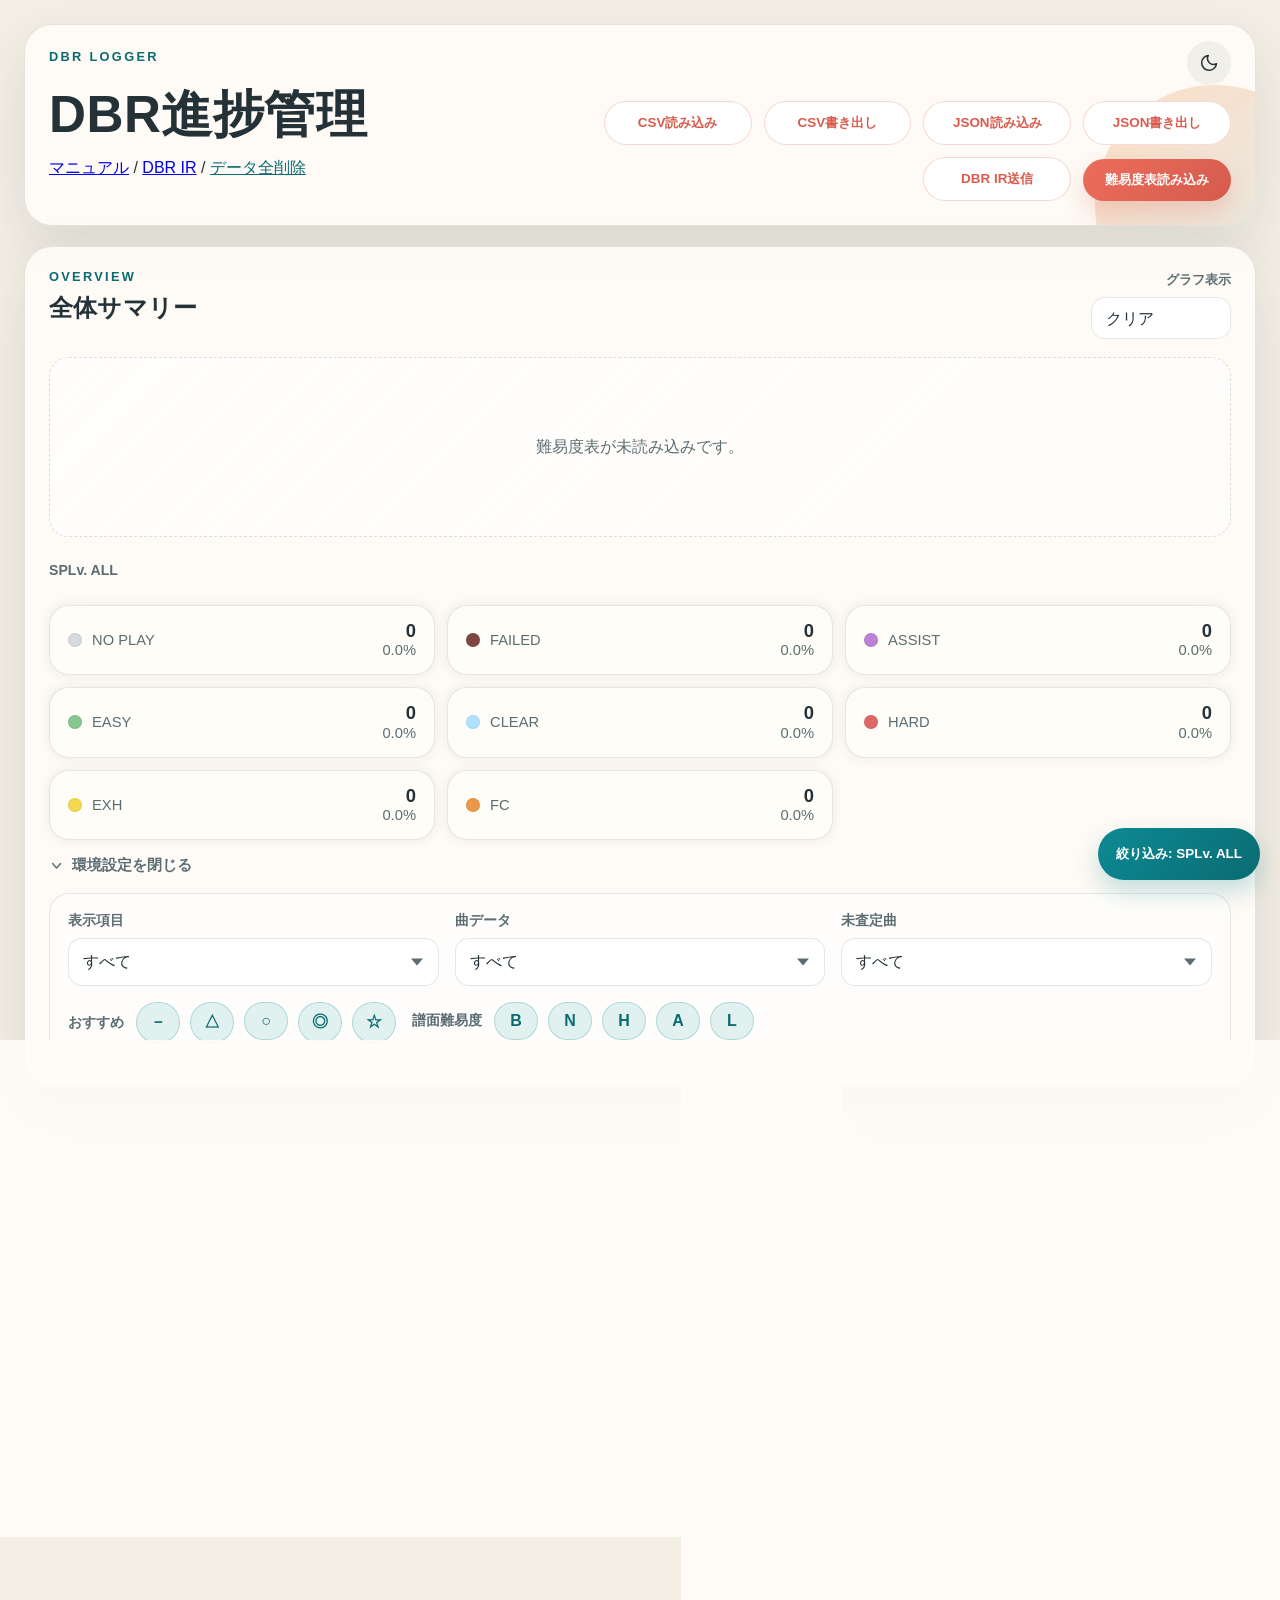
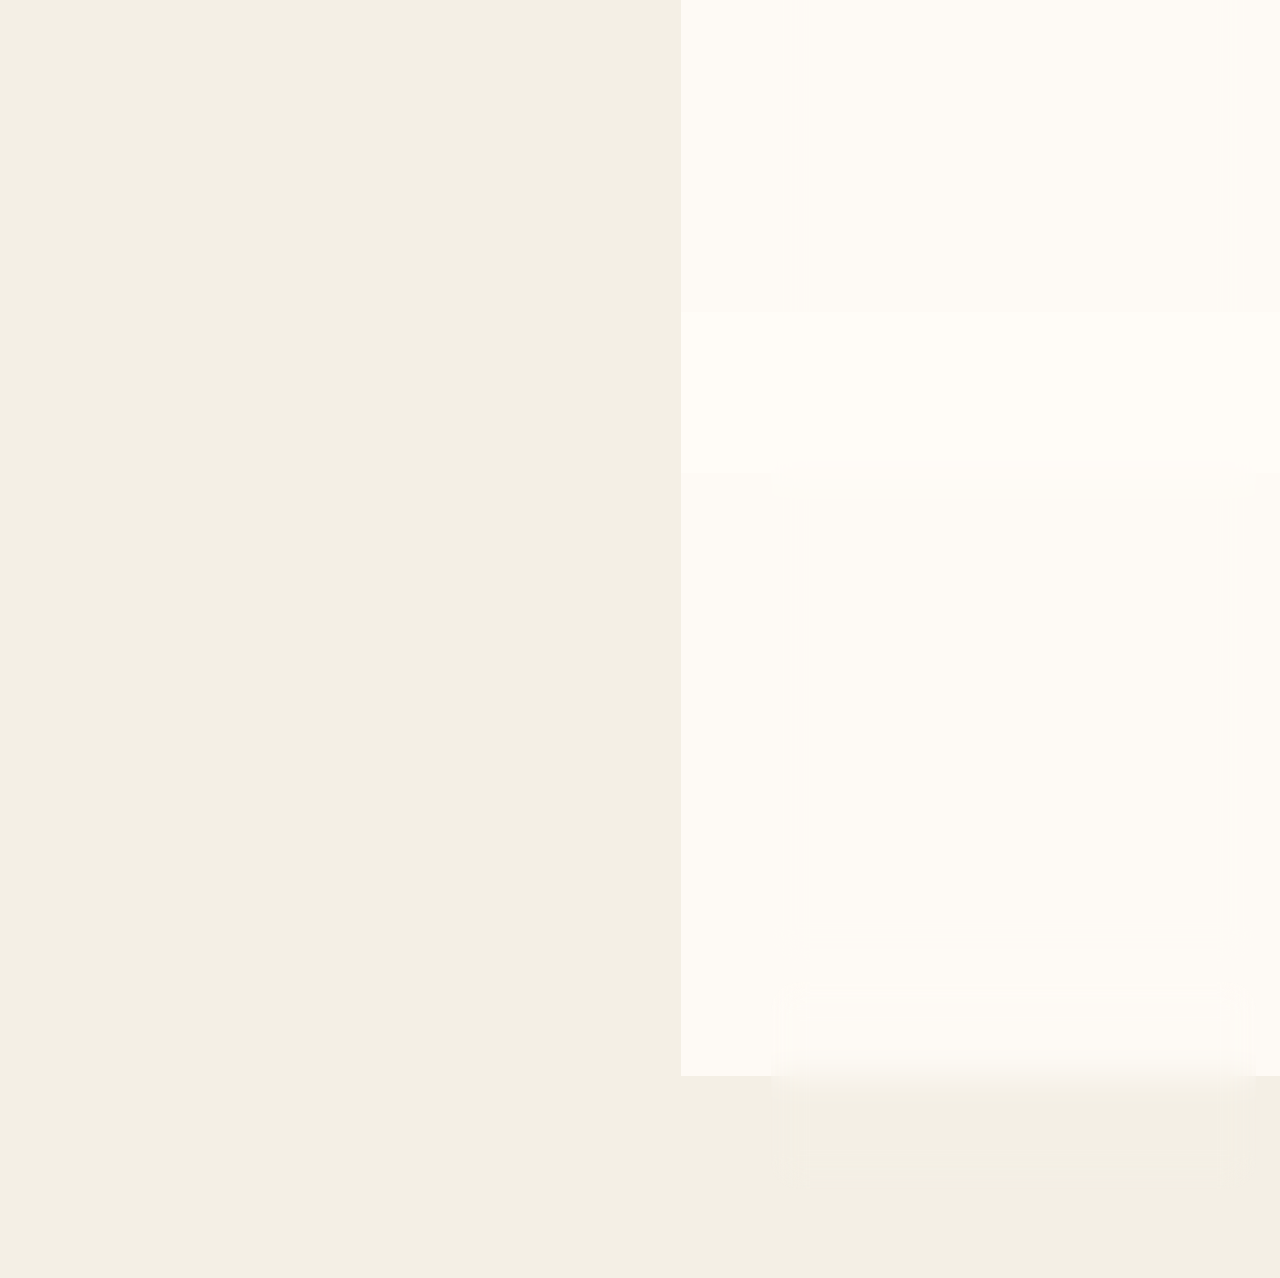
==== commit 67bfc8c5: "調整いろいろ" ====
--- a/index.html
+++ b/index.html
@@ -106,9 +106,11 @@
                 <span>並び順</span>
                 <select id="catalog-sort-select">
                   <option value="title">曲名</option>
+                  <option value="version">バージョン</option>
                   <option value="splv">SPLv.</option>
                   <option value="level">DBRLv.</option>
                   <option value="katate">片手Lv.</option>
+                  <option value="bpm">BPM</option>
                   <option value="clear">クリアランプ</option>
                   <option value="bestBp">最小BP</option>
                   <option value="latestBp">最新BP</option>
--- a/styles.css
+++ b/styles.css
@@ -924,6 +924,13 @@
   min-height: 140px;
 }
 
+.summary-filter-caption {
+  color: var(--muted);
+  font-size: 0.88rem;
+  font-weight: 700;
+  line-height: 1.4;
+}
+
 .summary-legend {
   display: grid;
   gap: 12px;
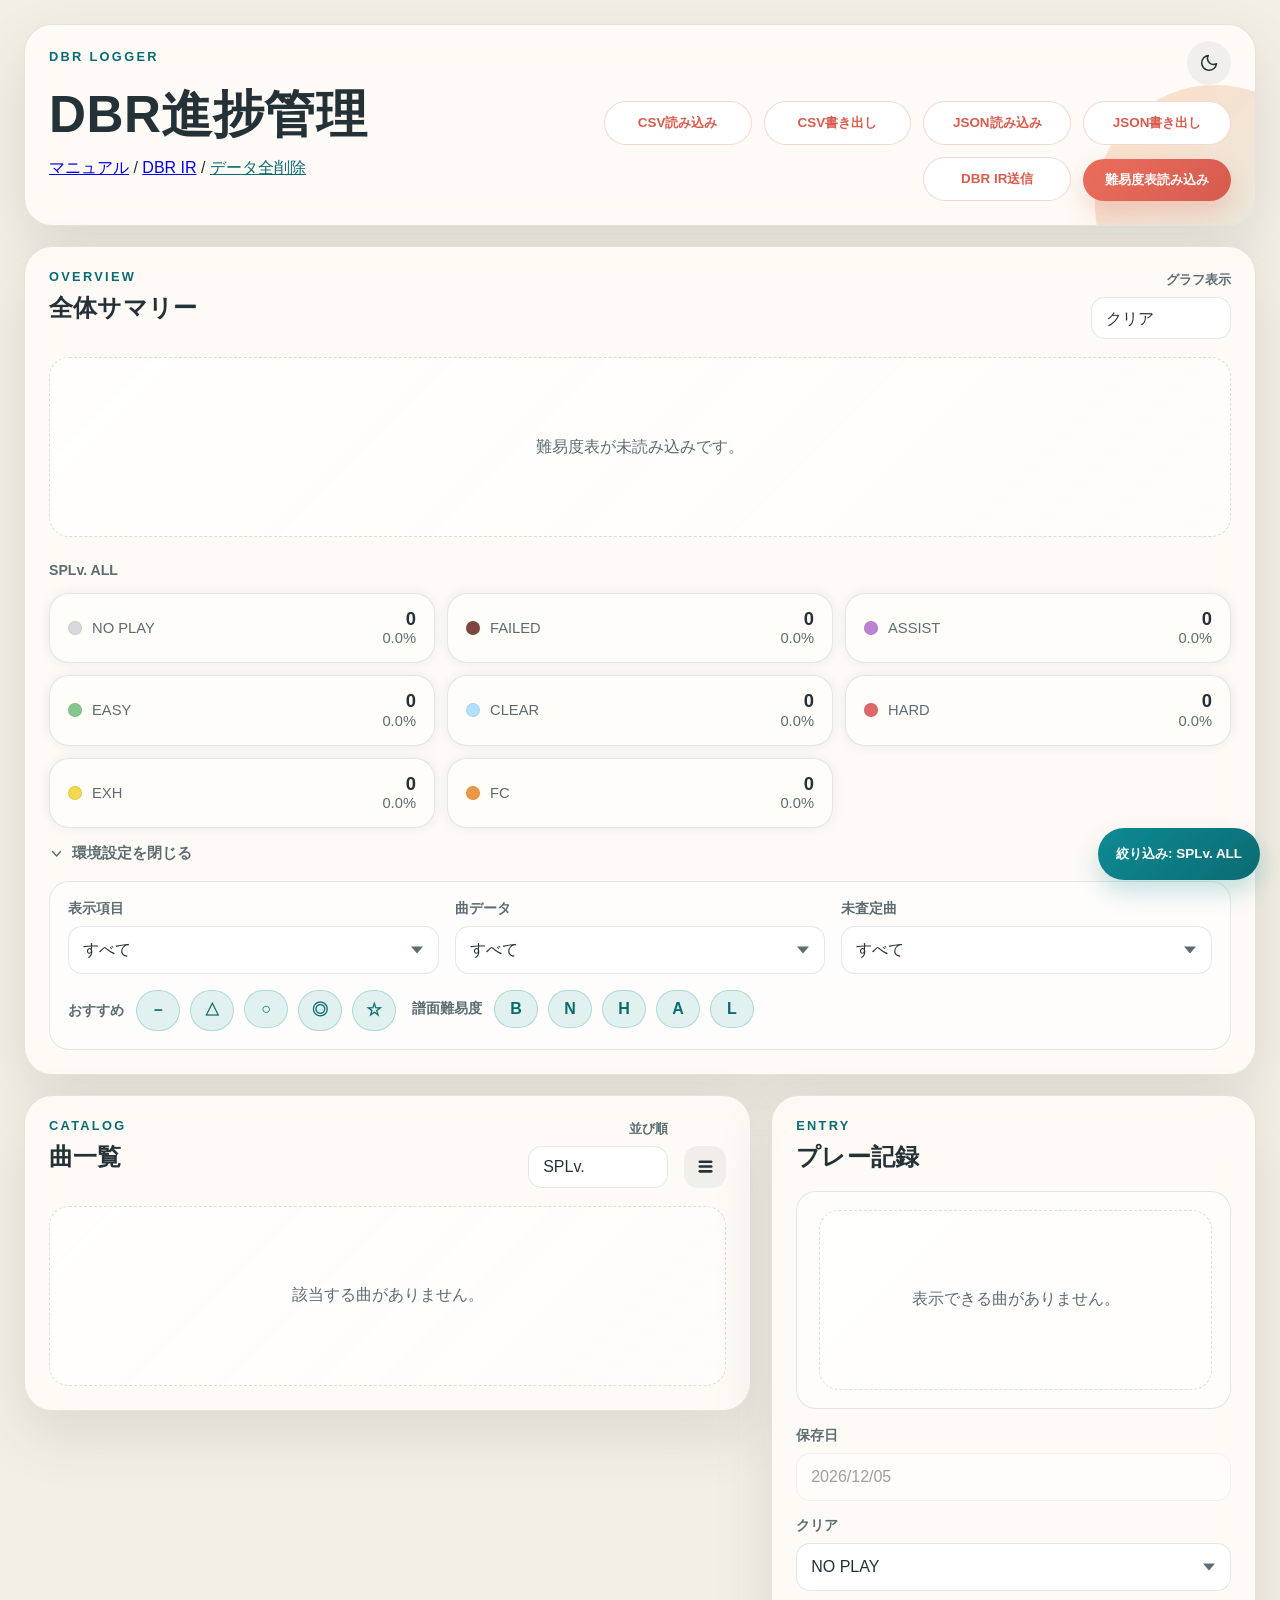
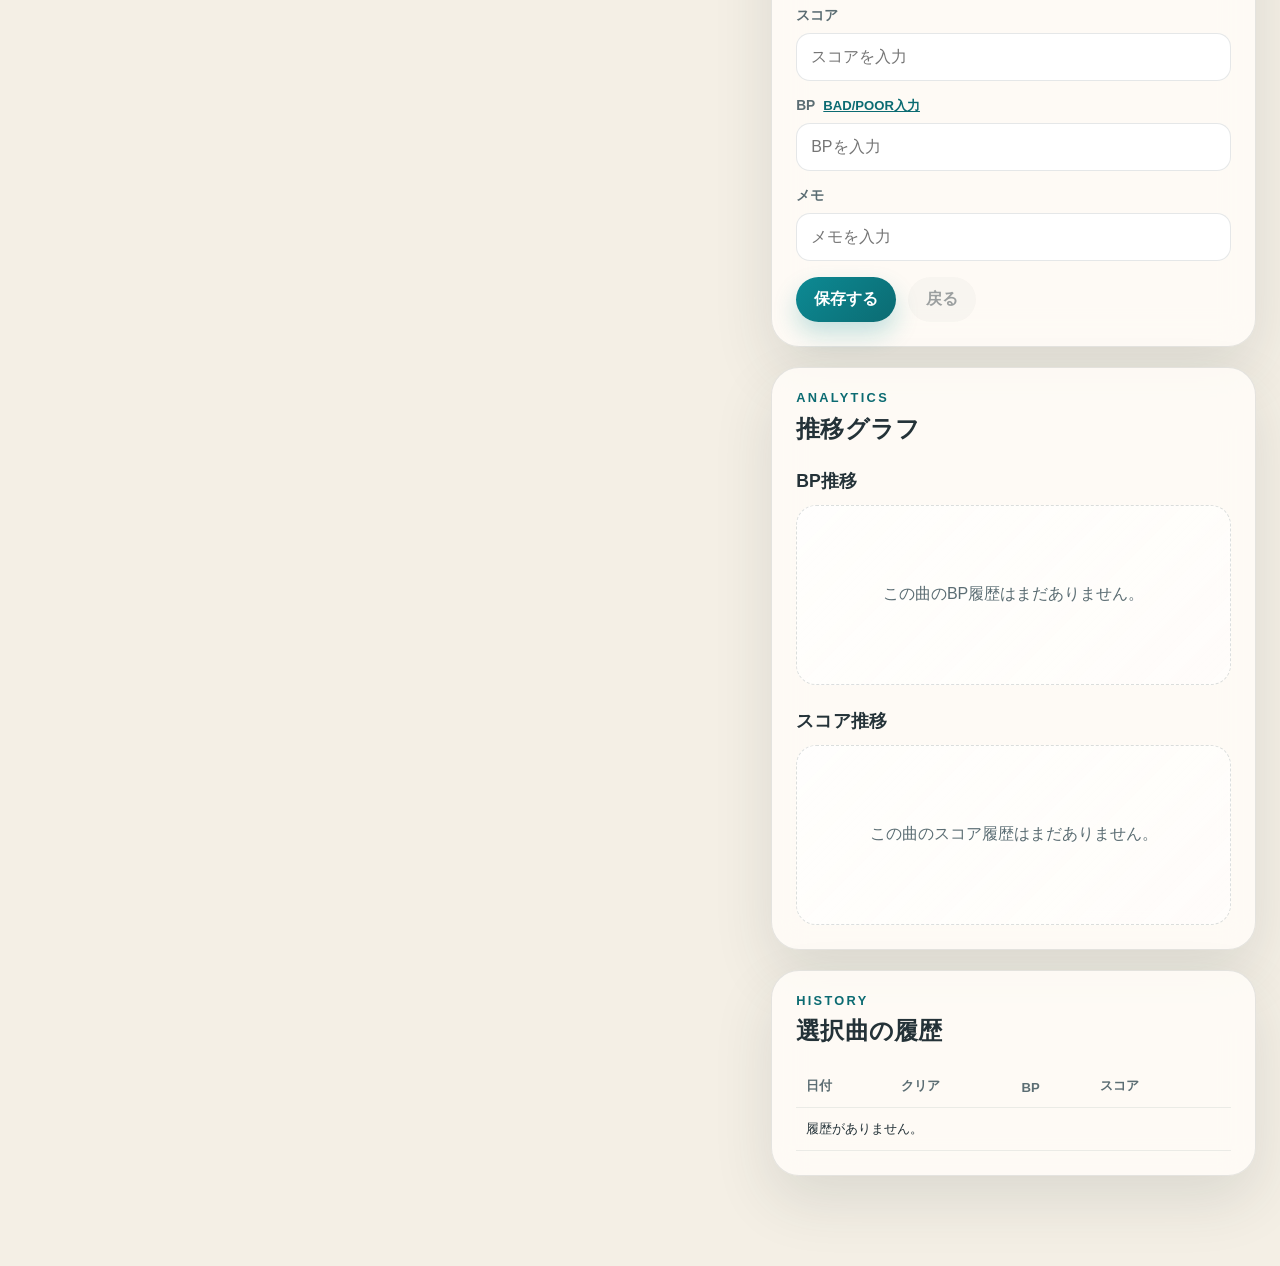
==== commit bcd6e867: "瞬間重複保存を抑制" ====
--- a/index.html
+++ b/index.html
@@ -183,7 +183,7 @@
                 </div>
                 <div class="form-actions">
                   <div class="action-group">
-                    <button class="button button-primary" type="submit">保存する</button>
+                    <button id="record-submit-button" class="button button-primary" type="submit">保存する</button>
                     <button id="back-to-card-button" class="button button-tertiary" type="button">戻る</button>
                   </div>
                 </div>
--- a/styles.css
+++ b/styles.css
@@ -929,6 +929,7 @@
   font-size: 0.88rem;
   font-weight: 700;
   line-height: 1.4;
+  margin-bottom: -12px;
 }
 
 .summary-legend {
@@ -1933,6 +1934,12 @@
   display: block;
   max-width: 100%;
   overflow: visible;
+  touch-action: pan-y;
+}
+
+.chart-hit-layer {
+  fill: transparent;
+  pointer-events: all;
 }
 
 .chart-grid-line {
@@ -1965,7 +1972,7 @@
   stroke: var(--accent);
   stroke-linecap: round;
   stroke-linejoin: round;
-  stroke-width: 4;
+  stroke-width: 3.4;
 }
 
 .chart-area {
@@ -1975,7 +1982,53 @@
 .chart-point {
   fill: var(--warm);
   stroke: white;
-  stroke-width: 3;
+  stroke-width: 2.5;
+}
+
+.chart-focus {
+  display: none;
+  pointer-events: none;
+}
+
+.chart.is-interacting .chart-focus {
+  display: block;
+}
+
+.chart-focus-line {
+  stroke: var(--accent-strong);
+  stroke-dasharray: 4 5;
+  stroke-width: 1;
+}
+
+.chart-focus-point {
+  fill: var(--warm);
+  stroke: white;
+  stroke-width: 2.5;
+}
+
+.chart-focus-label,
+.chart-focus-date-label {
+  fill: var(--muted);
+  font-family: var(--font-ui);
+  font-size: 12px;
+}
+
+.chart.is-interacting .chart-area,
+.chart.is-interacting .chart-line,
+.chart.is-interacting .chart-point,
+.chart.is-interacting .chart-grid-line,
+.chart.is-interacting .chart-year-line,
+.chart.is-interacting .chart-year-label,
+.chart.is-interacting .chart-axis-text {
+  opacity: 0.38;
+}
+
+.chart.is-interacting .chart-point-label:not(.is-active) {
+  display: none;
+}
+
+.chart.is-interacting .chart-point-label.is-active {
+  opacity: 0;
 }
 
 .table-wrap {
@@ -2182,6 +2235,19 @@
   stroke: #ffffff;
 }
 
+html[data-theme="dark"] .chart-focus-line {
+  stroke: var(--accent-strong);
+}
+
+html[data-theme="dark"] .chart-focus-point {
+  stroke: #ffffff;
+}
+
+html[data-theme="dark"] .chart-focus-label,
+html[data-theme="dark"] .chart-focus-date-label {
+  fill: var(--text);
+}
+
 html[data-theme="dark"] th,
 html[data-theme="dark"] td {
   border-bottom-color: rgba(255, 255, 255, 0.09);
@@ -2499,6 +2565,358 @@
     width: auto;
   }
 
+}
+
+@media (max-width: 720px) {
+  body {
+    font-size: 0.94rem;
+  }
+
+  .app-shell,
+  .layout,
+  .stack,
+  .layout-two-column {
+    gap: 16px;
+  }
+
+  .app-shell {
+    padding: 14px;
+  }
+
+  .panel {
+    border-radius: 20px;
+    padding: 16px;
+  }
+
+  .panel-header {
+    gap: 12px;
+    margin-bottom: 14px;
+  }
+
+  .panel-header > div:first-child {
+    gap: 6px;
+  }
+
+  .eyebrow {
+    font-size: 0.74rem;
+    margin-bottom: 6px;
+  }
+
+  .hero-copy,
+  .hero-note,
+  .chart-note,
+  .catalog-meta,
+  .form-note,
+  .status-banner,
+  .empty-state {
+    font-size: 0.86rem;
+  }
+
+  .theme-toggle-button {
+    height: 40px;
+    min-height: 40px !important;
+    min-width: 40px !important;
+    right: 16px;
+    top: 12px;
+    width: 40px !important;
+  }
+
+  .hero h1 {
+    font-size: clamp(1.8rem, 8vw, 2.4rem);
+    margin-top: 20px;
+  }
+
+  .hero-actions {
+    gap: 8px;
+  }
+
+  .hero-actions .button {
+    min-height: 50px;
+    padding: 8px 12px;
+  }
+
+  .button {
+    padding: 10px 15px;
+  }
+
+  .catalog-header .header-select {
+    gap: 5px;
+  }
+
+  .catalog-header .header-select span,
+  .header-select span {
+    font-size: 0.74rem;
+  }
+
+  .header-select select,
+  .catalog-view-toggle {
+    min-height: 38px;
+    height: 38px;
+  }
+
+  .catalog-view-toggle {
+    width: 38px;
+  }
+
+  .catalog-view-toggle svg {
+    height: 19px;
+    width: 19px;
+  }
+
+  .filters-panel {
+    gap: 14px;
+    margin-top: 14px;
+    padding: 15px;
+  }
+
+  .filters-grid,
+  .form-row,
+  .field-stack {
+    gap: 12px;
+  }
+
+  .filters-footer,
+  .recommend-options,
+  .filters-meta {
+    gap: 10px;
+  }
+
+  .recommend-label,
+  .filters-meta,
+  .pagination-label {
+    font-size: 0.84rem;
+  }
+
+  .recommend-chip span {
+    min-width: 40px;
+    padding: 8px 11px;
+  }
+
+  .field {
+    gap: 6px;
+  }
+
+  .field span {
+    font-size: 0.8rem;
+  }
+
+  .field input,
+  .field select,
+  .floating-filter-search input {
+    height: 42px;
+    line-height: 40px;
+    min-height: 42px;
+    padding-left: 12px;
+    padding-right: 12px;
+  }
+
+  .field-select::after {
+    right: 14px;
+    top: 46px;
+  }
+
+  .entry-bp-split-inputs {
+    gap: 7px;
+  }
+
+  .entry-input-mode-link,
+  .floating-filter-inline-action,
+  .floating-filter-date-clear {
+    font-size: 0.78rem;
+  }
+
+  .floating-axis-filter {
+    left: 14px;
+    right: 14px;
+  }
+
+  .floating-axis-filter.is-docked-top,
+  .floating-axis-filter.is-docked-bottom {
+    top: 14px;
+  }
+
+  .floating-filter-actions:has(.floating-filter-clear) {
+    gap: 8px;
+  }
+
+  .floating-filter-toggle,
+  .floating-filter-clear {
+    font-size: 0.8rem;
+    min-height: 46px;
+    padding-inline: 15px;
+  }
+
+  .floating-filter-panel {
+    border-radius: 22px;
+    gap: 15px;
+    padding: 16px;
+  }
+
+  .floating-filter-panel-header {
+    gap: 12px;
+  }
+
+  .floating-filter-panel-header h3 {
+    font-size: 1.12rem;
+  }
+
+  .floating-filter-slider-block,
+  .floating-filter-search,
+  .floating-filter-date-block,
+  .floating-filter-date-grid {
+    gap: 8px;
+  }
+
+  .floating-filter-search span,
+  .floating-filter-value,
+  .floating-filter-date-summary {
+    font-size: 0.86rem;
+  }
+
+  .summary-panel {
+    gap: 20px;
+  }
+
+  .summary-chart-wrap {
+    gap: 12px;
+  }
+
+  .summary-chart-heading {
+    gap: 8px;
+  }
+
+  .summary-chart-heading span,
+  .summary-filter-caption {
+    font-size: 0.82rem;
+  }
+
+  .summary-chart-heading strong {
+    font-size: 0.98rem;
+  }
+
+  .summary-band-chart {
+    --summary-band-row-gap: 6px;
+    --summary-band-row-height: 18px;
+  }
+
+  .summary-band-row {
+    gap: 10px;
+    grid-template-columns: 56px minmax(0, 1fr) 34px;
+  }
+
+  .summary-band-label,
+  .summary-band-total {
+    font-size: 0.8rem;
+  }
+
+  .summary-band-track {
+    height: 14px;
+  }
+
+  .chart-line {
+    stroke-width: 3;
+  }
+
+  .chart-point {
+    stroke-width: 2.3;
+  }
+
+  .summary-lamp-item {
+    gap: 8px;
+    padding: 8px 11px;
+  }
+
+  .summary-lamp-label {
+    font-size: 0.84rem;
+  }
+
+  .summary-lamp-values {
+    gap: 7px;
+  }
+
+  .summary-lamp-values strong {
+    font-size: 0.94rem;
+  }
+
+  .summary-lamp-values span {
+    font-size: 0.74rem;
+  }
+
+  .song-card {
+    padding: 14px 14px 14px 18px;
+  }
+
+  .selected-song-card {
+    margin-bottom: 14px;
+    padding: 16px 16px 16px 20px;
+  }
+
+  .song-card-title {
+    font-size: 0.96rem;
+    margin: 12px 0 10px;
+  }
+
+  .selected-song-card h3 {
+    font-size: 1.16rem;
+    margin: 8px 0 10px;
+  }
+
+  .song-card-note,
+  .selected-song-note {
+    font-size: 0.74rem;
+  }
+
+  .song-card-note {
+    margin: -5px 0 10px;
+  }
+
+  .selected-song-card .selected-song-note {
+    margin: -2px 0 10px;
+  }
+
+  .song-card-meta,
+  .selected-song-meta {
+    gap: 7px;
+  }
+
+  .song-card-meta-row,
+  .selected-song-meta-row {
+    gap: 7px;
+  }
+
+  .pill {
+    font-size: 0.76rem;
+    gap: 5px;
+    padding: 5px 9px;
+  }
+
+  .song-grid.is-list-view .song-card {
+    gap: 3px;
+    min-height: 68px;
+    padding: 0 11px 3px 13px;
+  }
+
+  .song-grid.is-list-view .song-card-title {
+    gap: 7px;
+  }
+
+  .song-grid.is-list-view .song-card-note {
+    gap: 0.65em;
+  }
+
+  .pagination-bar {
+    margin-bottom: 12px;
+    margin-top: 12px;
+  }
+
+  .pagination-controls {
+    gap: 5px;
+  }
+
+  .pagination-controls .button {
+    padding-left: 10px;
+    padding-right: 10px;
+  }
 }
 
 .manual-page {
@@ -2852,7 +3270,7 @@
 @media (max-width: 720px) {
   /* モバイルレイアウトの場合のフローティングボタン領域を確保 */
   .panel-hero {
-    margin-top: 66px;
+    margin-top: 56px;
   }
 }
 
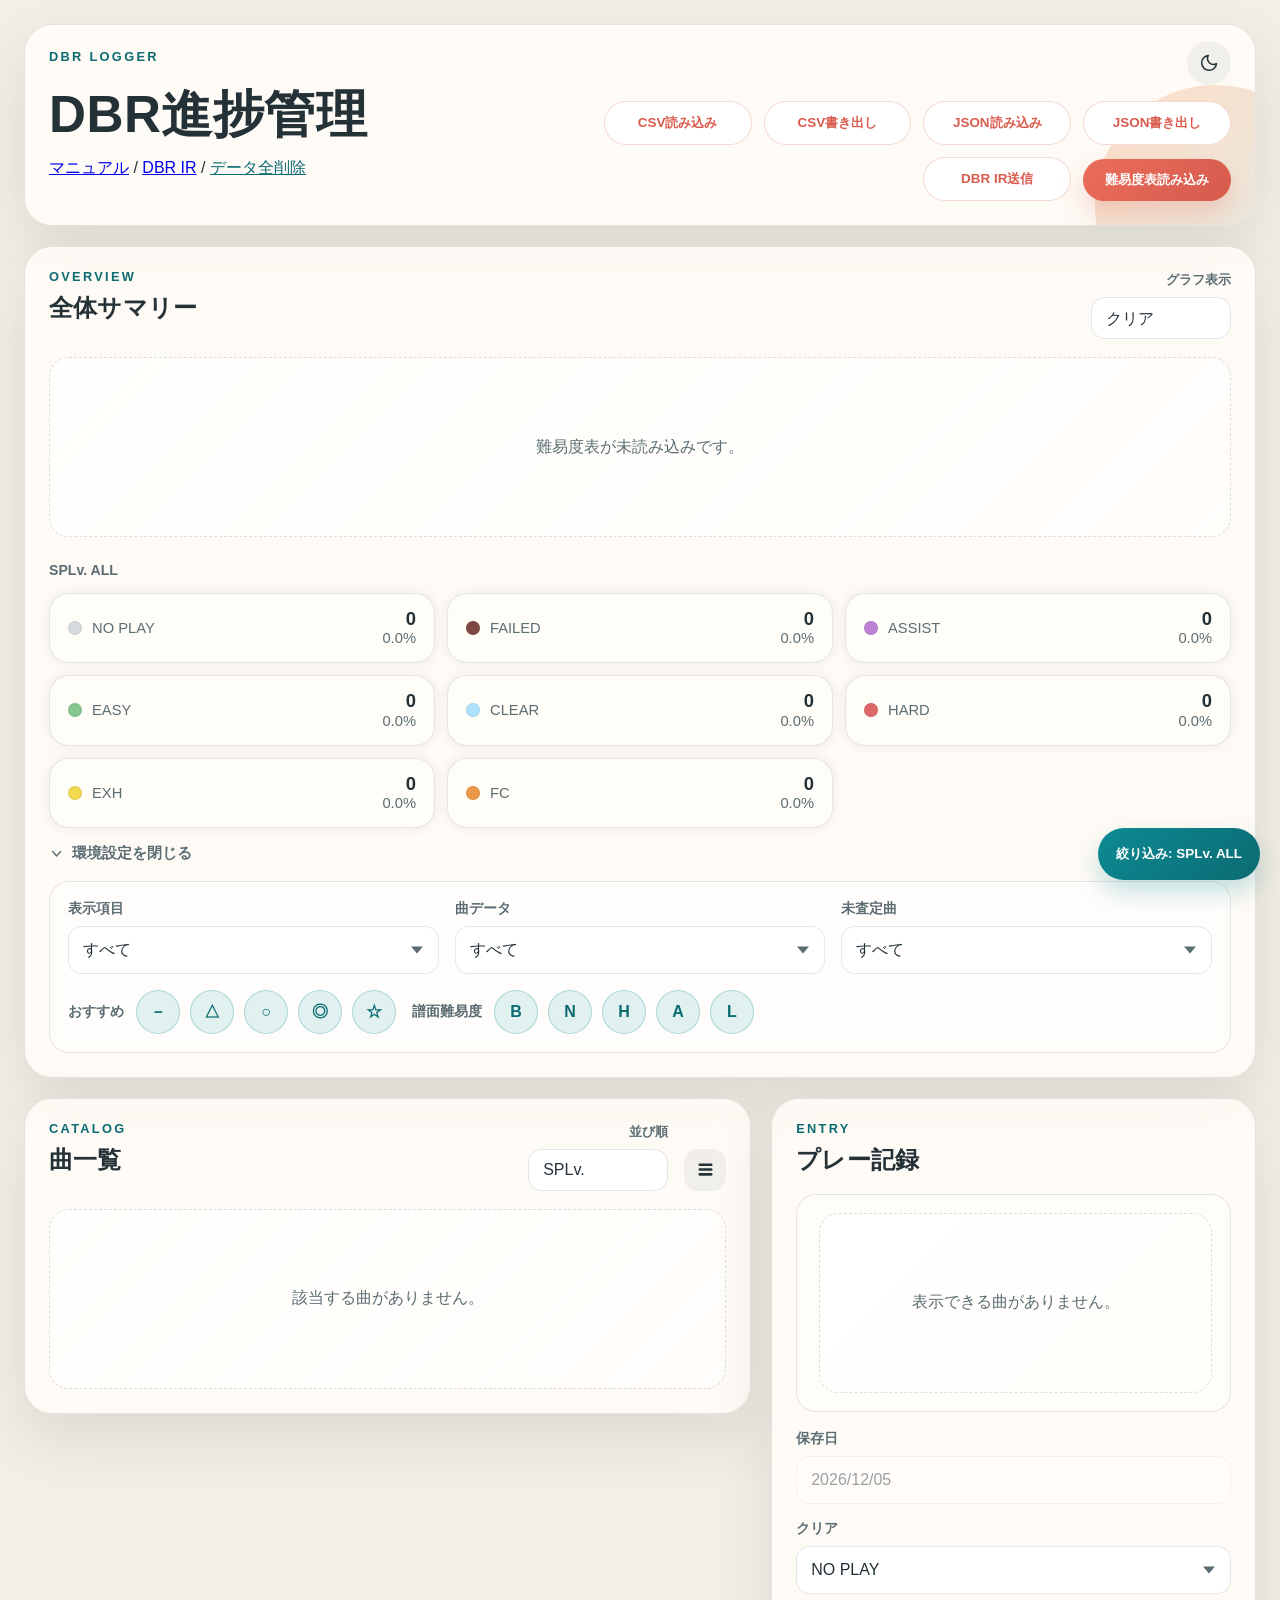
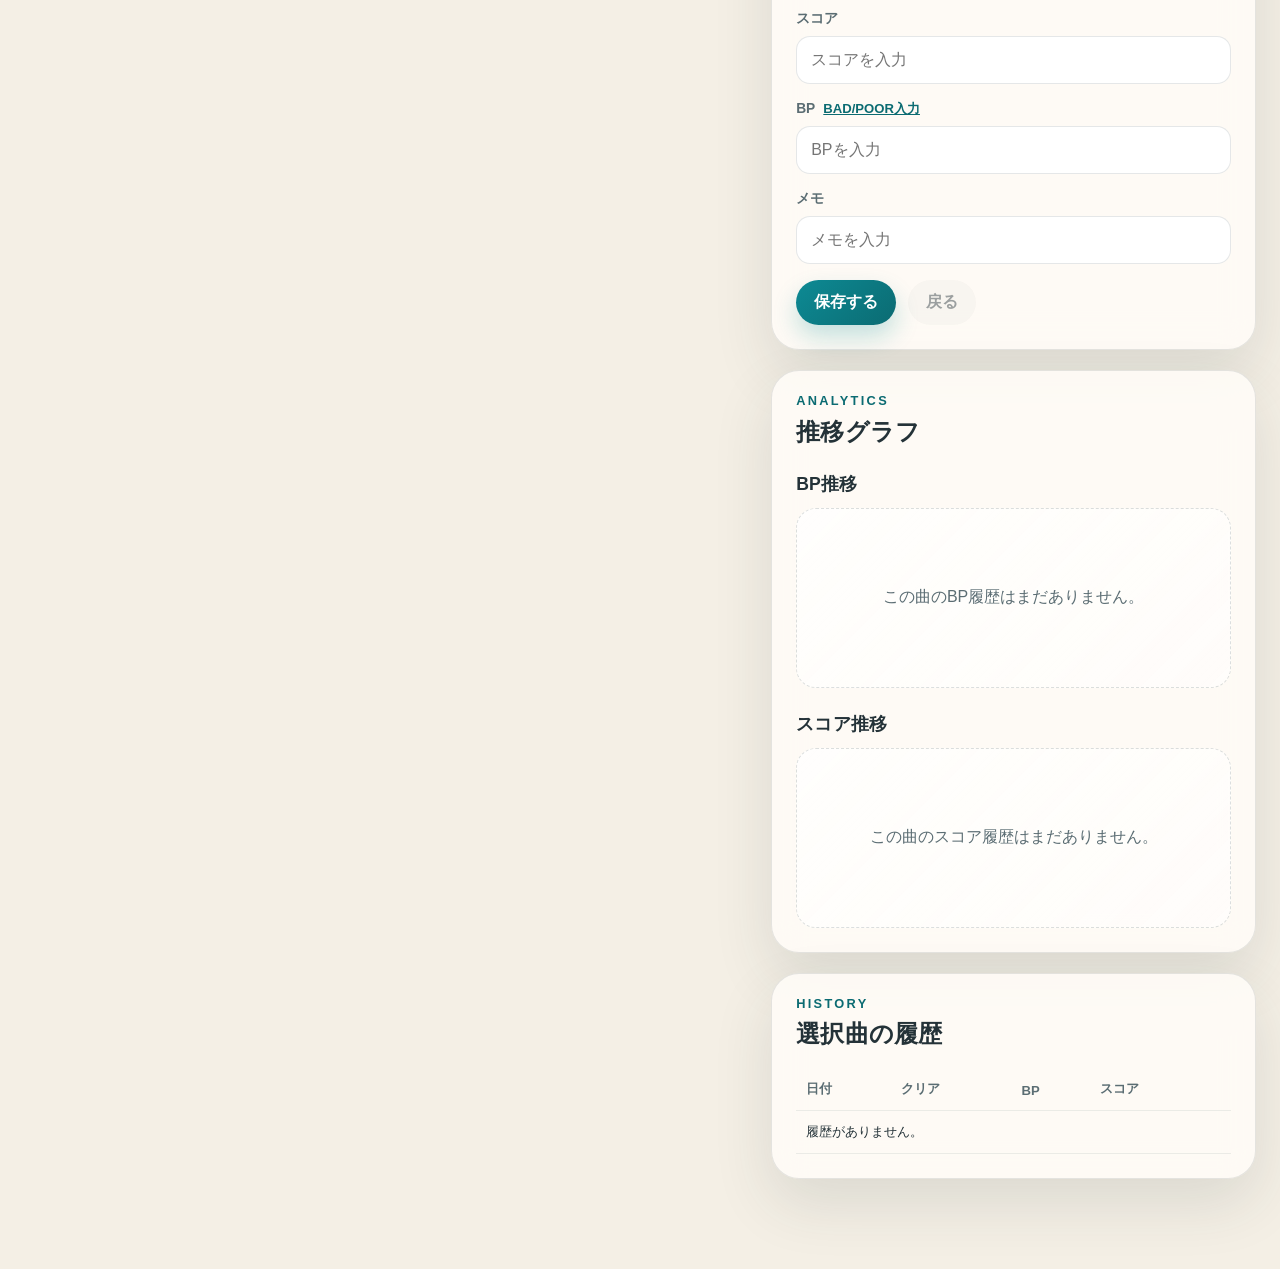
==== commit 2c1b81d7: "ローテーションボタンをおすすめ度ソート等に追加" ====
--- a/index.html
+++ b/index.html
@@ -107,10 +107,12 @@
                 <select id="catalog-sort-select">
                   <option value="title">曲名</option>
                   <option value="version">バージョン</option>
+                  <option value="chartDifficulty">譜面難易度</option>
                   <option value="splv">SPLv.</option>
                   <option value="level">DBRLv.</option>
                   <option value="katate">片手Lv.</option>
                   <option value="bpm">BPM</option>
+                  <option value="recommend">おすすめ度</option>
                   <option value="clear">クリアランプ</option>
                   <option value="bestBp">最小BP</option>
                   <option value="latestBp">最新BP</option>
@@ -118,7 +120,6 @@
                   <option value="latestScore">最新スコア</option>
                   <option value="latest">最終プレー</option>
                   <option value="entryCount">プレー回数</option>
-                  <option value="recommend">おすすめ</option>
                   <option value="memo">メモ</option>
                   <option value="random">ランダム</option>
                 </select>
--- a/styles.css
+++ b/styles.css
@@ -773,14 +773,17 @@
 }
 
 .recommend-chip span {
+  align-items: center;
   background: white;
   border: 1px solid var(--border);
   border-radius: 999px;
   color: var(--muted);
   display: inline-flex;
+  height: 44px;
   min-width: 44px;
   justify-content: center;
-  padding: 9px 12px;
+  line-height: 1;
+  padding: 1px 12px 0;
 }
 
 .recommend-chip input:checked + span {
@@ -829,6 +832,29 @@
   gap: 10px;
   justify-content: flex-end;
   min-width: 0;
+}
+
+.pagination-controls .button {
+  align-items: center;
+  display: inline-flex;
+  height: 44px;
+  justify-content: center;
+  line-height: 1;
+  padding-bottom: 11px;
+  padding-top: 13px;
+}
+
+.catalog-sort-control-button,
+.chart-difficulty-head-button {
+  align-items: center;
+  display: inline-flex;
+  flex: 0 0 44px;
+  height: 44px;
+  justify-content: center;
+  line-height: 1;
+  padding-left: 0;
+  padding-right: 0;
+  width: 44px;
 }
 
 .pagination-label {
@@ -1937,9 +1963,23 @@
   touch-action: pan-y;
 }
 
+.chart,
+.chart * {
+  -webkit-touch-callout: none;
+  -webkit-user-select: none;
+  user-select: none;
+}
+
 .chart-hit-layer {
   fill: transparent;
   pointer-events: all;
+  touch-action: pan-y;
+}
+
+.chart-point-hit {
+  fill: transparent;
+  pointer-events: all;
+  touch-action: none;
 }
 
 .chart-grid-line {
@@ -2688,8 +2728,9 @@
   }
 
   .recommend-chip span {
+    height: 40px;
     min-width: 40px;
-    padding: 8px 11px;
+    padding: 1px 11px 0;
   }
 
   .field {
@@ -2710,6 +2751,18 @@
     padding-right: 12px;
   }
 
+  .record-form .field input,
+  .record-form .field select,
+  .proposal-form input,
+  .proposal-form select,
+  .proposal-form textarea,
+  .filters-panel .field select,
+  .floating-filter-panel .field select,
+  .floating-filter-search input,
+  .floating-filter-date-field .form-date {
+    font-size: 16px;
+  }
+
   .field-select::after {
     right: 14px;
     top: 46px;
@@ -2914,8 +2967,20 @@
   }
 
   .pagination-controls .button {
+    height: 40px;
+    padding-bottom: 9px;
     padding-left: 10px;
     padding-right: 10px;
+    padding-top: 11px;
+  }
+
+  .pagination-controls .catalog-sort-control-button,
+  .pagination-controls .chart-difficulty-head-button {
+    flex-basis: 40px;
+    height: 40px;
+    padding-left: 0;
+    padding-right: 0;
+    width: 40px;
   }
 }
 
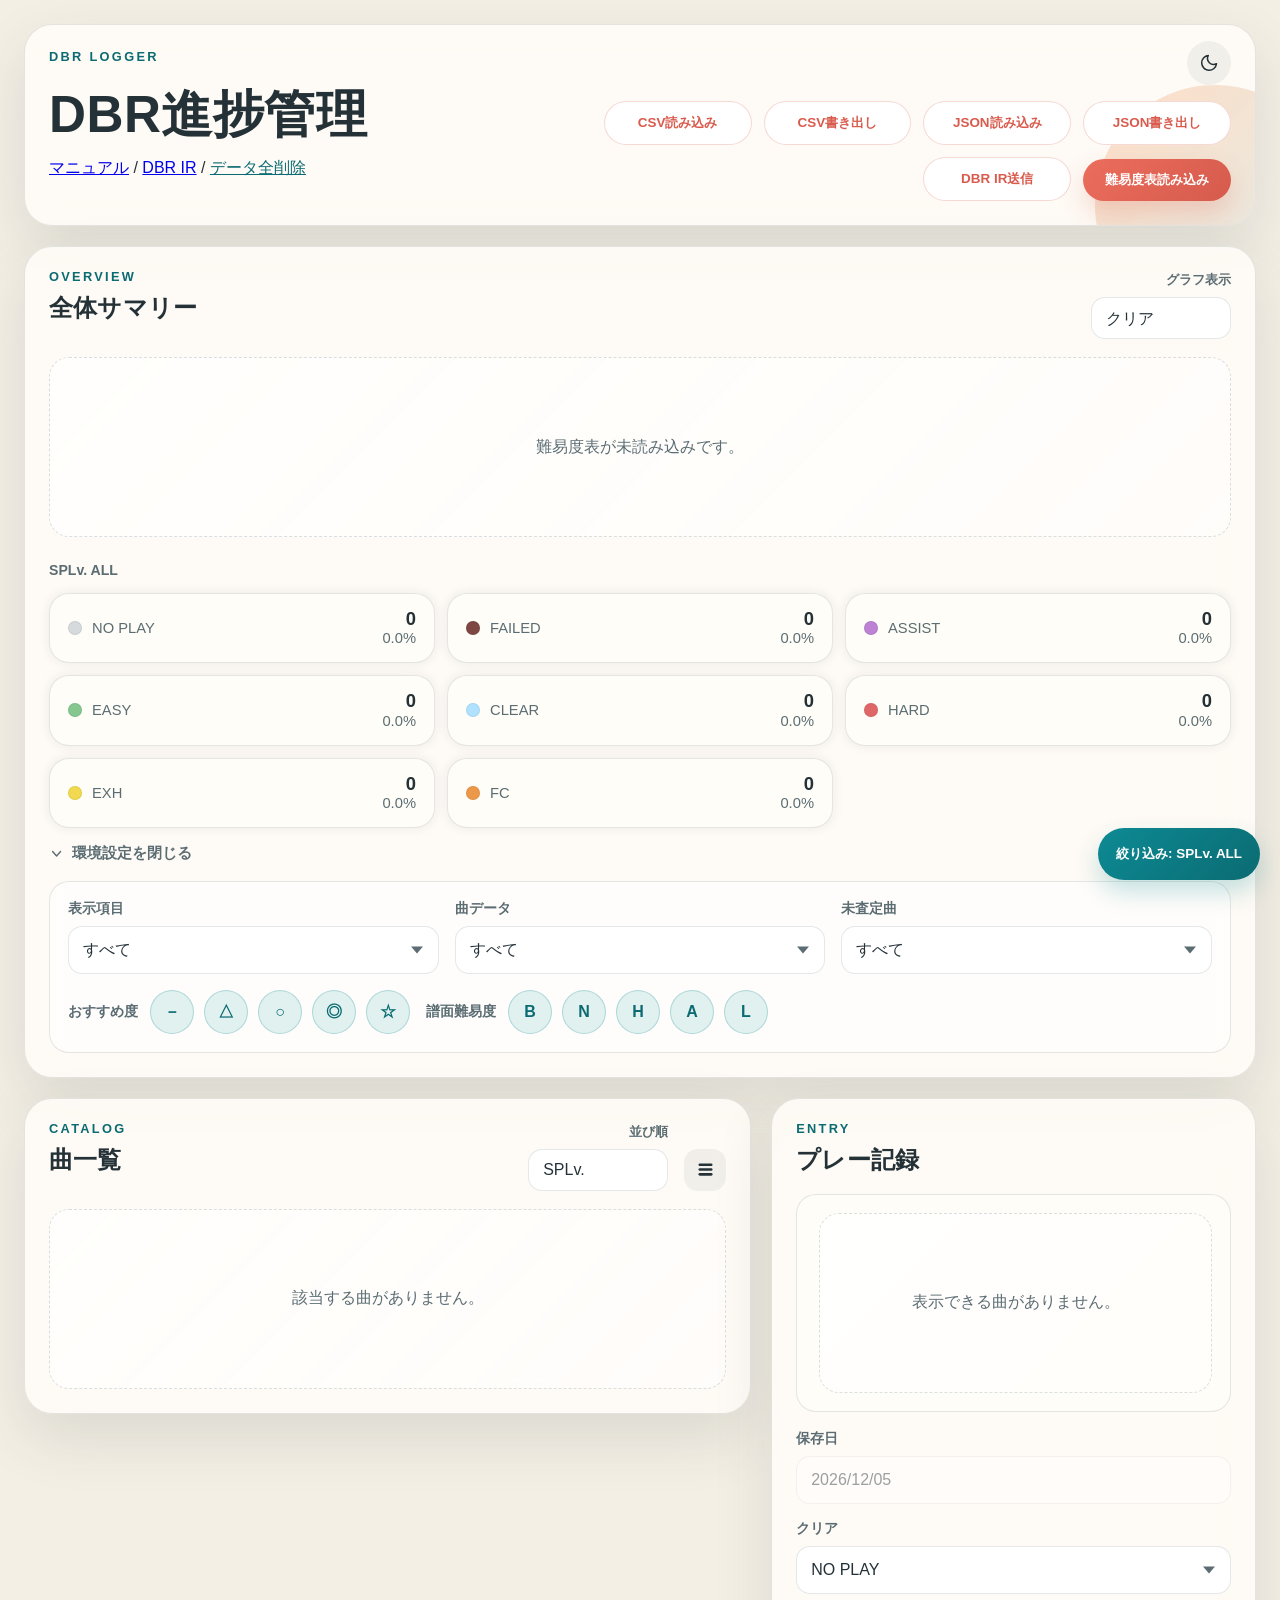
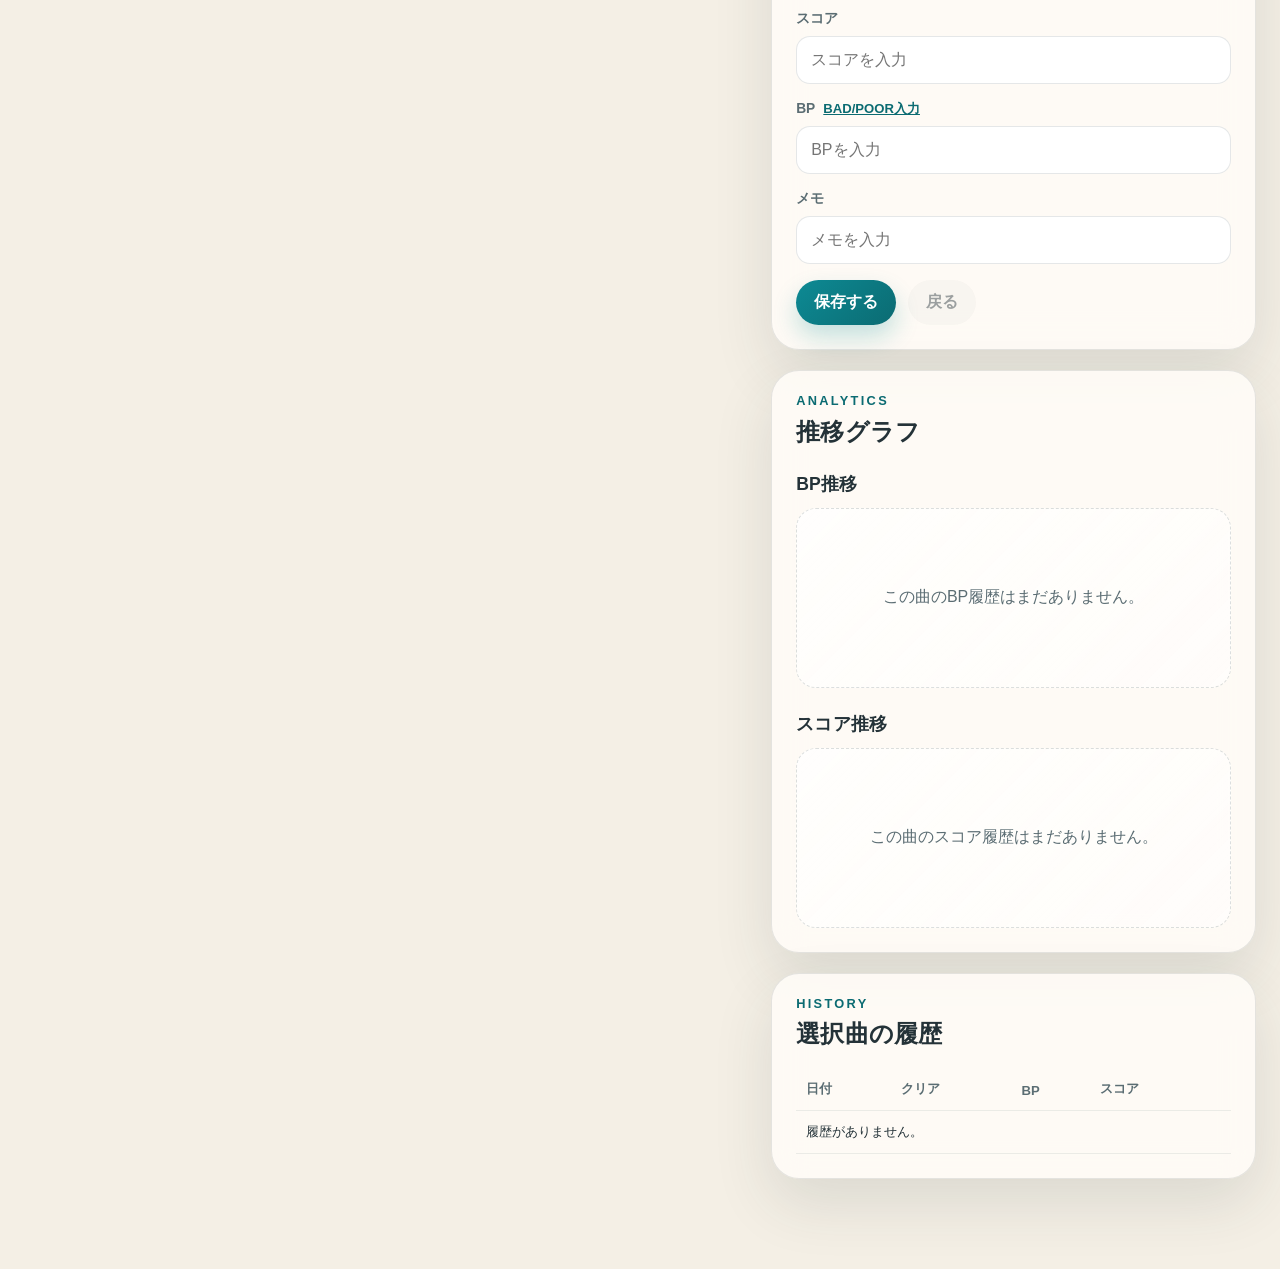
==== commit a955ef7c: "BPM絞り込みを追加" ====
--- a/index.html
+++ b/index.html
@@ -73,7 +73,7 @@
               </div>
               <h2>全体サマリー</h2>
             </div>
-            <label class="header-select">
+            <label class="header-select" id="summary-display-field">
               <span>グラフ表示</span>
               <select id="summary-display-select">
                 <option value="clear">クリア</option>
@@ -158,14 +158,14 @@
                 <div class="form-row entry-score-row">
                   <div class="field">
                     <span>スコア</span>
-                    <input id="score-input" type="number" min="0" inputmode="numeric" aria-label="スコア" />
+                    <input id="score-input" type="number" min="0" max="99999" inputmode="numeric" aria-label="スコア" />
                   </div>
                   <div class="field entry-bp-field" data-bp-input-panel="bp">
                     <div class="field-title-row">
                       <span>BP</span>
                       <button class="entry-input-mode-link" type="button" data-bp-input-mode="split">BAD/POOR入力</button>
                     </div>
-                    <input id="bp-input" type="number" min="0" inputmode="numeric" aria-label="BP" />
+                    <input id="bp-input" type="number" min="0" max="9999" inputmode="numeric" aria-label="BP" />
                   </div>
                   <div class="field entry-bp-field" data-bp-input-panel="split" hidden>
                     <div class="field-title-row">
@@ -173,8 +173,8 @@
                       <button class="entry-input-mode-link" type="button" data-bp-input-mode="bp">BP入力</button>
                     </div>
                     <div class="entry-bp-split-inputs">
-                      <input id="bad-input" type="number" min="0" inputmode="numeric" aria-label="BAD" placeholder="BAD" />
-                      <input id="poor-input" type="number" min="0" inputmode="numeric" aria-label="POOR" placeholder="POOR" />
+                      <input id="bad-input" type="number" min="0" max="9999" inputmode="numeric" aria-label="BAD" placeholder="BAD" />
+                      <input id="poor-input" type="number" min="0" max="9999" inputmode="numeric" aria-label="POOR" placeholder="POOR" />
                     </div>
                   </div>
                 </div>
--- a/styles.css
+++ b/styles.css
@@ -348,6 +348,10 @@
   min-width: 140px;
 }
 
+.header-select[hidden] {
+  display: none;
+}
+
 .header-select span {
   color: var(--muted);
   font-size: 0.82rem;
@@ -956,6 +960,13 @@
   font-weight: 700;
   line-height: 1.4;
   margin-bottom: -12px;
+}
+
+.summary-chart-difficulty-filter {
+  align-items: center;
+  display: flex;
+  flex-wrap: wrap;
+  gap: 10px 12px;
 }
 
 .summary-legend {
@@ -2759,7 +2770,7 @@
   .filters-panel .field select,
   .floating-filter-panel .field select,
   .floating-filter-search input,
-  .floating-filter-date-field .form-date {
+  .floating-filter-date-field {
     font-size: 16px;
   }
 
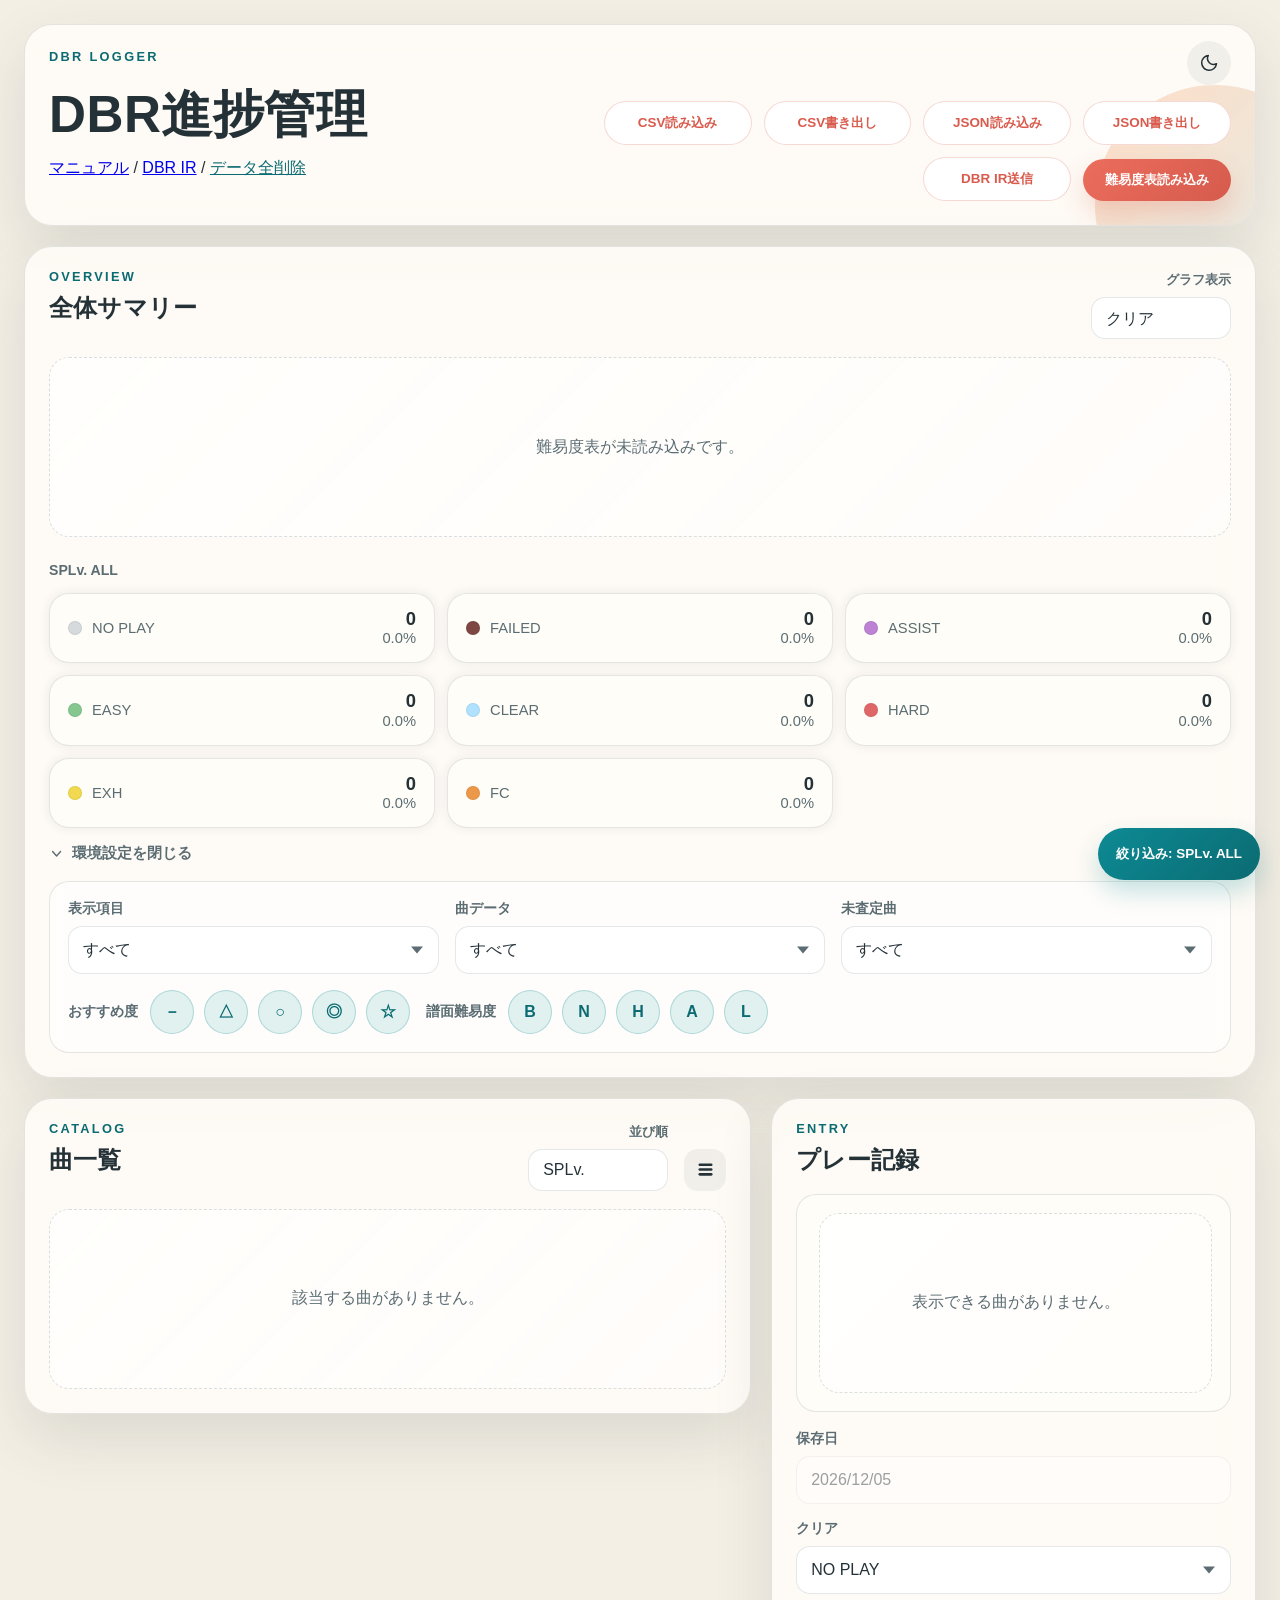
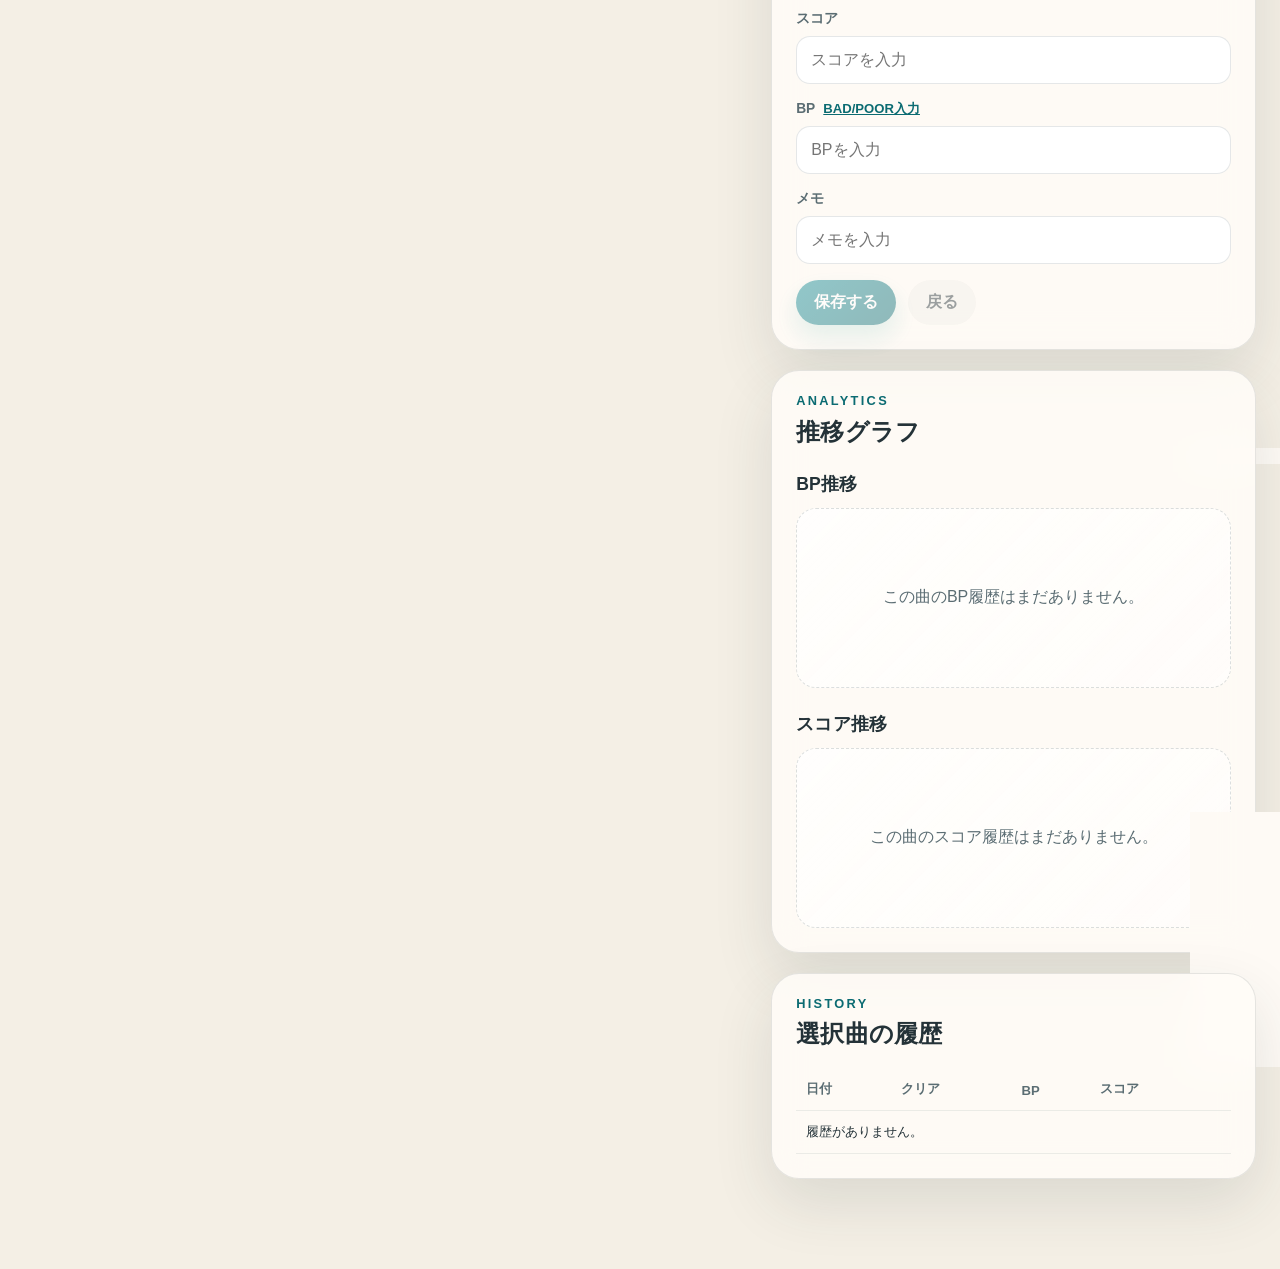
==== commit 1cd277e8: "スコアモードの時の帯色対応、BPM単一選択、保存ポップアップなしに変更" ====
--- a/index.html
+++ b/index.html
@@ -184,7 +184,7 @@
                 </div>
                 <div class="form-actions">
                   <div class="action-group">
-                    <button id="record-submit-button" class="button button-primary" type="submit">保存する</button>
+                    <button id="record-submit-button" class="button button-primary" type="submit" disabled>保存する</button>
                     <button id="back-to-card-button" class="button button-tertiary" type="button">戻る</button>
                   </div>
                 </div>
